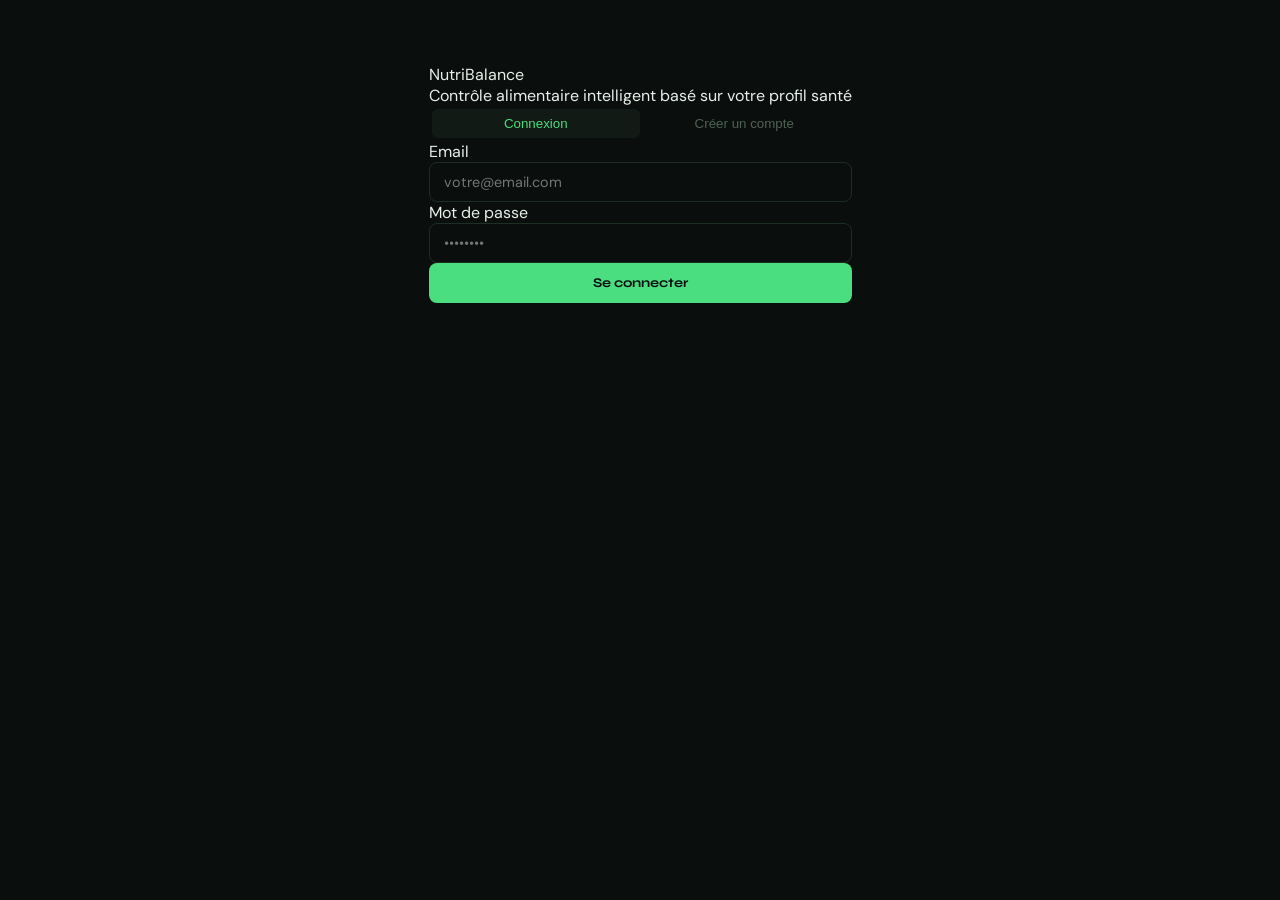
==== index.html @ 79c515ff "Description des modifications apportées" ====
<!DOCTYPE html>
<html lang="fr">
 
<head>
  <meta charset="UTF-8">
  <meta name="viewport" content="width=device-width, initial-scale=1.0">
  <title>NutriBalance — Contrôle Alimentaire Intelligent</title>
  <link
    href="https://fonts.googleapis.com/css2?family=Syne:wght@400;600;700;800&family=DM+Sans:ital,wght@0,300;0,400;0,500;1,300&display=swap"
    rel="stylesheet">
  <link rel="stylesheet" href="style.css">
</head>
 
<body>
 
  <!-- NAV -->
  <nav id="main-nav" style="display:none">
    <div class="logo">Nutri<span>Balance</span></div>
    <div class="nav-links">
      <button class="nav-link" onclick="showScreen('dashboard'); buildDashboard()">🏠 Dashboard</button>
      <button class="nav-link" onclick="showScreen('coach'); loadChatHistory()">💬 Coach IA</button>
      <button class="nav-link" onclick="showScreen('trends')">📈 Tendances</button>
      <button class="nav-link" onclick="showScreen('profile'); buildProfileCard()">👤 Profil</button>
    </div>
    <div class="nav-user">
      <div class="avatar" id="nav-avatar">?</div>
      <span class="nav-name" id="nav-name"></span>
      <button class="btn-logout" onclick="logout()">Déconnexion</button>
    </div>
  </nav>

  <div class="screen active" id="screen-auth">
    <div class="auth-card">
      <div class="auth-title">NutriBalance</div>
      <div class="auth-sub">Contrôle alimentaire intelligent basé sur votre profil santé</div>

      <div class="tabs">
        <button class="tab-btn active" onclick="switchTab('login')">Connexion</button>
        <button class="tab-btn" onclick="switchTab('register')">Créer un compte</button>
      </div>

      <div id="tab-login">
        <div class="form-group">
          <label>Email</label>
          <input type="email" id="login-email" placeholder="votre@email.com">
        </div>
        <div class="form-group">
          <label>Mot de passe</label>
          <input type="password" id="login-pass" placeholder="••••••••">
        </div>
        <div id="login-error" class="error-msg"></div>
        <button class="btn-primary" onclick="login()">Se connecter</button>
      </div>
 
      <div id="tab-register" style="display:none">
        <div class="form-row">
          <div class="form-group">
            <label>Prénom</label>
            <input type="text" id="reg-prenom" placeholder="Ali">
          </div>
          <div class="form-group">
            <label>Nom</label>
            <input type="text" id="reg-nom" placeholder="Ben Salah">
          </div>
        </div>
        <div class="form-group">
          <label>Email</label>
          <input type="email" id="reg-email" placeholder="votre@email.com">
        </div>
        <div class="form-group">
          <label>Mot de passe</label>
          <input type="password" id="reg-pass" placeholder="Minimum 6 caractères">
        </div>
        <div class="form-row3">
          <div class="form-group">
            <label>Âge</label>
            <input type="number" id="reg-age" placeholder="30" min="10" max="100">
          </div>
          <div class="form-group">
            <label>Taille (cm)</label>
            <input type="number" id="reg-height" placeholder="175" min="100" max="250">
          </div>
          <div class="form-group">
            <label>Poids (kg)</label>
            <input type="number" id="reg-weight" placeholder="70" min="30" max="300">
          </div>
        </div>
        <div class="form-row">
          <div class="form-group">
            <label>Sexe</label>
            <div class="goal-select-wrap">
              <select id="reg-gender">
                <option value="male">Homme</option>
                <option value="female">Femme</option>
              </select>
            </div>
          </div>
          <div class="form-group">
            <label>Activité physique</label>
            <div class="goal-select-wrap">
              <select id="reg-activity">
                <option value="1.2">Sédentaire</option>
                <option value="1.375">Légère (1-3j/sem)</option>
                <option value="1.55" selected>Modérée (3-5j/sem)</option>
                <option value="1.725">Active (6-7j/sem)</option>
                <option value="1.9">Très active</option>
              </select>
            </div>
          </div>
        </div>
        <div class="form-group">
          <label>Objectif</label>
          <div class="goal-select-wrap">
            <select id="reg-goal">
              <option value="maintain">Maintenir le poids</option>
              <option value="lose">Perdre du poids</option>
              <option value="gain">Prendre du muscle</option>
            </select>
          </div>
        </div>
        <div class="form-group">
          <label>Conditions médicales / Notes (bilan de santé)</label>
          <textarea id="reg-medical" rows="2"
            placeholder="Ex: diabète type 2, hypertension, allergie au gluten..."></textarea>
          <div class="hint">Optionnel — pour personnaliser les recommandations</div>
        </div>
        <div id="reg-error" class="error-msg"></div>
        <div id="reg-success" class="success-msg"></div>
        <button class="btn-primary" onclick="register()">Créer mon compte</button>
      </div>
    </div>
  </div>
 
  <div class="screen" id="screen-profile">
    <div class="profile-wrap">
      <div class="profile-header">
        <div class="profile-icon">👤</div>
        <div class="section-title">Mon Profil Santé</div>
        <div class="badge">✓ Profil certifié</div>
      </div>
      <div class="card" id="profile-info-card"></div>
      <div class="card" id="profile-bmi-card"></div>
      <button class="btn-primary" onclick="goToDashboard()" style="max-width:300px;margin:0 auto;display:block">
        Accéder au tableau de bord →
      </button>
    </div>
  </div>
 
  <div class="screen" id="screen-dashboard">
    <div class="dashboard-wrap">
      <div class="dash-header">
        <div>
          <div class="dash-title" id="dash-greeting">Bonjour 👋</div>
          <div class="date-badge" id="dash-date"></div>
        </div>
      </div>
 
      <div class="stats-row">
        <div class="stat-card">
          <div class="stat-val" id="stat-cal">0</div>
          <div class="stat-label">kcal consommées</div>
        </div>
        <div class="stat-card">
          <div class="stat-val" id="stat-target">0</div>
          <div class="stat-label">kcal objectif</div>
        </div>
        <div class="stat-card">
          <div class="stat-val" id="stat-remaining">0</div>
          <div class="stat-label">kcal restantes</div>
        </div>
        <div class="stat-card">
          <div class="stat-val" id="stat-meals">0</div>
          <div class="stat-label">repas enregistrés</div>
        </div>
      </div>
 
      <div class="card">
        <div class="progress-section">
          <div class="progress-header">
            <span class="progress-label">Calories</span>
            <span class="progress-pct" id="cal-pct">0%</span>
          </div>
          <div class="progress-bar">
            <div class="progress-fill" id="cal-bar" style="width:0%"></div>
          </div>
        </div>
        <div class="macros-row" style="margin-top:1rem;margin-bottom:0">
          <div class="macro-card">
            <div class="macro-name">Protéines</div>
            <div class="macro-val" id="m-protein">0g</div>
            <div class="macro-target" id="mt-protein">/ 0g</div>
            <div class="macro-bar">
              <div class="macro-fill protein" id="mb-protein" style="width:0%"></div>
            </div>
          </div>
          <div class="macro-card">
            <div class="macro-name">Glucides</div>
            <div class="macro-val" id="m-carbs">0g</div>
            <div class="macro-target" id="mt-carbs">/ 0g</div>
            <div class="macro-bar">
              <div class="macro-fill carbs" id="mb-carbs" style="width:0%"></div>
            </div>
          </div>
          <div class="macro-card">
            <div class="macro-name">Lipides</div>
            <div class="macro-val" id="m-fat">0g</div>
            <div class="macro-target" id="mt-fat">/ 0g</div>
            <div class="macro-bar">
              <div class="macro-fill fat" id="mb-fat" style="width:0%"></div>
            </div>
          </div>
        </div>
      </div>
 
      <div class="add-meal-card">
        <div class="section-title" style="font-size:1rem;margin-bottom:0.8rem">➕ Ajouter un aliment</div>
        <div class="meal-type-row" id="meal-types">
          <button class="meal-type-btn active" onclick="selectMealType(this,'petit-déjeuner')">🌅
            Petit-déjeuner</button>
          <button class="meal-type-btn" onclick="selectMealType(this,'déjeuner')">☀️ Déjeuner</button>
          <button class="meal-type-btn" onclick="selectMealType(this,'dîner')">🌙 Dîner</button>
          <button class="meal-type-btn" onclick="selectMealType(this,'collation')">🍎 Collation</button>
        </div>
        <div class="food-input-row">
          <div class="scanner-btn" onclick="scanPhoto()" title="Scanner une photo">📷</div>
          <input type="text" id="food-input" placeholder="Ex: 200g de poulet grillé, 1 œuf, 250ml lait..."
            onkeydown="if(event.key==='Enter')addFood()">
          <button class="btn-add" id="add-btn" onclick="addFood()">Ajouter</button>
        </div>
        <div class="hint" style="margin-top:6px">Soyez précis sur la quantité pour une meilleure analyse</div>
 
        <div class="meals-list" id="meals-list">
          <div class="empty-state">
            <div class="ei">🍽️</div>Aucun aliment ajouté aujourd'hui
          </div>
        </div>
      </div>
 
      <div class="ai-analytics-section" style="margin-top:2rem">
        <div class="section-title" style="margin-bottom:1rem">✨ Intelligence Artificielle</div>
        <div class="ai-actions-grid">
          <div class="ai-action-card" onclick="predictDeficiencies()">
            <div class="ai-card-icon">🔍</div>
            <div class="ai-card-name">Prédire carences</div>
            <div class="ai-card-sub">Analyse sur 7/30 jours</div>
          </div>
          <div class="ai-action-card" onclick="generateMenu()">
            <div class="ai-card-icon">📅</div>
            <div class="ai-card-name">Générer menu</div>
            <div class="ai-card-sub">Plan de repas complet</div>
          </div>
        </div>
      </div>
 
      <button class="btn-analyze" id="analyze-btn" onclick="analyzeNutrition()" disabled style="margin-top:1.5rem">
        🤖 Analyser mon alimentation (Aujourd'hui)
      </button>
 
      <div id="analysis-result"></div>
 
      <div class="card" id="tips-card" style="display:none">
        <div class="section-title" style="font-size:1rem">💡 Recommandations personnalisées</div>
        <ul class="tips-list" id="tips-list"></ul>
      </div>
    </div>
  </div>
 
  <div class="screen" id="screen-coach">
    <div class="coach-wrap">
      <div class="coach-header">
        <div class="coach-avatar">🤖</div>
        <div>
          <div class="coach-name">Coach Nutri IA</div>
          <div class="coach-status">En ligne — Prêt à vous aider</div>
        </div>
      </div>
      <div class="chat-container" id="chat-messages">
        <div class="bot-msg">Bonjour ! Je suis votre coach nutritionnel. Comment puis-je vous aider aujourd'hui ?</div>
      </div>
      <div class="chat-input-row">
        <input type="text" id="chat-input" placeholder="Posez votre question..."
          onkeydown="if(event.key==='Enter')sendMessage()">
        <button class="btn-send" onclick="sendMessage()">Envoyer</button>
      </div>
    </div>
  </div>
 
  <div class="screen" id="screen-trends">
    <div class="trends-wrap">
 
      <div class="trends-header">
        <div class="section-title" style="margin-bottom:0">📈 Analyse &amp; Menus</div>
        <div class="trends-subtitle">Insights nutritionnels personnalisés par IA</div>
      </div>
 
      <div class="trend-tabs">
        <button class="trend-tab active" onclick="switchTrendTab(this, 'deficiencies')">
          <span class="trend-tab-icon">🔍</span> Carences
        </button>
        <button class="trend-tab" onclick="switchTrendTab(this, 'menus')">
          <span class="trend-tab-icon">📅</span> Menu hebdo
        </button>
      </div>
 
      <div id="trend-content-deficiencies" class="trend-content">
        <div class="card trends-card">
          <div class="trends-card-header">
            <div>
              <div class="trends-card-title">🔍 Prédiction des carences</div>
              <div class="trends-card-desc">Basé sur votre historique alimentaire</div>
            </div>
            <div class="deficiency-controls">
              <div class="period-toggle">
                <button class="period-btn active" id="period-7" onclick="setPeriod(this, 7)">7j</button>
                <button class="period-btn" id="period-30" onclick="setPeriod(this, 30)">30j</button>
              </div>
              <button class="btn-analyze-sm" onclick="predictDeficiencies()">
                ✨ Analyser
              </button>
            </div>
          </div>
          <div class="deficiency-list" id="deficiency-list">
            <div class="empty-state">
              <div class="empty-icon">🧬</div>
              <div>Lancez l'analyse pour détecter vos carences potentielles</div>
            </div>
          </div>
        </div>
      </div>
 
      <div id="trend-content-menus" class="trend-content" style="display:none">
        <div class="card trends-card">
          <div class="trends-card-header">
            <div>
              <div class="trends-card-title">📅 Plan repas personnalisé</div>
              <div class="trends-card-desc">7 jours adaptés à votre profil et objectifs</div>
            </div>
            <button class="btn-analyze-sm" onclick="generateMenu()">
              ✨ Générer
            </button>
          </div>
          <div class="menu-display" id="menu-display">
            <div class="empty-state">
              <div class="empty-icon">🍽️</div>
              <div>Générez votre plan repas hebdomadaire personnalisé</div>
            </div>
          </div>
        </div>
      </div>
 
    </div>
  </div>
 
  <script src="app.js"></script>
</body>
 
</html>
---- style.css ----
* { 
    margin:0;
    padding:0;
    box-sizing:border-box;
}

:root {
  --bg:#0a0f0d;  --surface:#111a15;  --border:#1e2e22;
  --accent:#4ade80;  --warn:#fb923c;  --danger:#f87171;
  --text:#e8f0ea;  --text2:#8fa896;  --text3:#4d6355;
  --r:14px;
}

body {
    font-family:'DM Sans',sans-serif;
    background:var(--bg); color:var(--text);
}
input, select, textarea {
  width:100%; background:var(--bg);
  border:1px solid var(--border);
  color:var(--text);
  padding:10px 14px;
  border-radius:8px;
  font-family:inherit;
  font-size:.9rem;
  outline:none;
}
input:focus { border-color:var(--accent); }

.screen {
    display:none;
    min-height:100vh;
    padding-top:64px;
}
.screen.active {
    display:flex;
    flex-direction:column;
    align-items:center;
}
.wrap  { width:100%;
    max-width:860px;
    padding:2rem 1rem;
}
.card  {
    background:var(--surface);
    border:1px solid var(--border);
    border-radius:var(--r);
    padding:1.5rem;
    margin-bottom:1rem;
}

nav {
    position:fixed;
    inset:0 0 auto;
    height:64px;
    background:var(--bg);
    border-bottom:1px solid var(--border);
    padding:0 2rem;
    display:flex;
    align-items:center;
    justify-content:space-between;
    z-index:100;
}
.logo {
    font-family:'Syne',sans-serif;
    font-weight:800;
    color:var(--accent);
}
.logo span { color:var(--text); }
.nav-link {
    background:none;
    border:none;
    color:var(--text2);
    padding:6px 10px;
    border-radius:8px;
    cursor:pointer; }
.nav-link:hover {
    background:var(--surface);
    color:var(--accent); }
.avatar {
    width:36px;
    height:36px;
    border-radius:50%;
    border:1px solid var(--accent);
    color:var(--accent);
    display:grid;
    place-items:center;
}
.btn-logout {
    background:none;
    border:1px solid var(--border);
    color:var(--text3);
    padding:6px 14px;
    border-radius:8px;
    cursor:pointer;
    font-size:.8rem;
}
.btn-logout:hover {
    border-color:var(--danger);
    color:var(--danger);
}

.tabs {
    display:flex;
    background:var(--bg);
    border-radius:8px;
    padding:3px;
}
.tab-btn {
    flex:1;
    padding:7px;
    border:none;
    background:none;
    color:var(--text3);
    border-radius:6px;
    cursor:pointer;
}
.tab-btn.active {
    background:var(--surface);
    color:var(--accent);
    font-weight:500;
}

.btn-primary {
    width:100%;
    padding:12px;
    background:var(--accent);
    color:#0a0f0d;
    border:none;
    border-radius:8px;
    font-family:'Syne',sans-serif;
    font-weight:700; cursor:pointer;
}
.btn-primary:disabled {
    opacity:.5;
    cursor:not-allowed; }

.hint {
    font-size:.75rem;
    color:var(--text3);
    margin-top:4px;
}
.error-msg   {
    color:var(--danger);
    font-size:.82rem;
    text-align:center;
}
.success-msg {
    color:var(--accent);
    font-size:.82rem;
    text-align:center;
}

.bmi-val   {
    font-family:'Syne',sans-serif;
    font-size:2.5rem;
    font-weight:800;
}
.bmi-label {
    font-size:.85rem;
    color:var(--text2);
    margin-top:4px;
}
.empty-state {
    text-align:center;
    padding:2rem;
    color:var(--text3);
    font-size:.88rem;
}
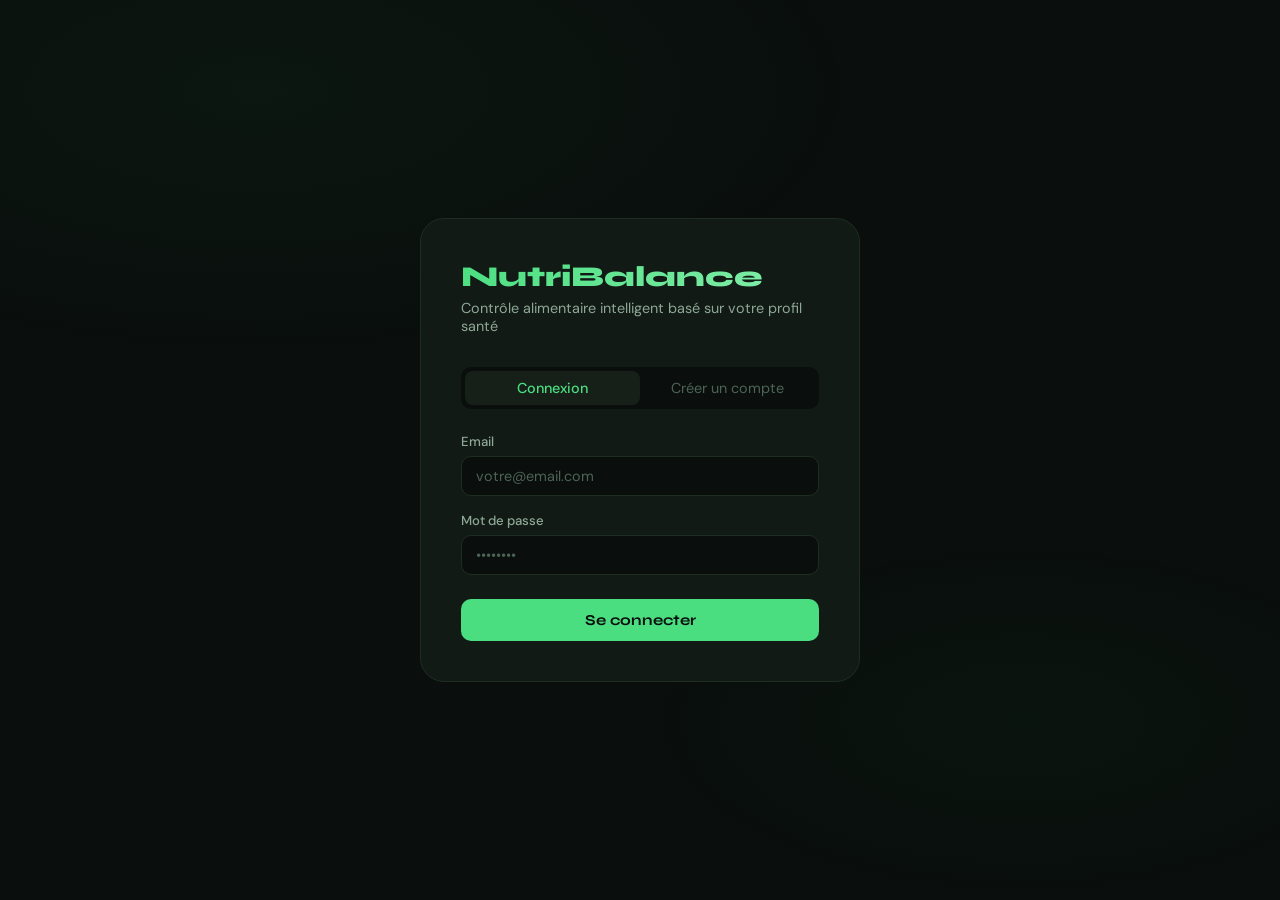
==== commit 5ea00a97: "ameliore" ====
--- a/index.html
+++ b/index.html
@@ -1,6 +1,6 @@
 <!DOCTYPE html>
 <html lang="fr">
- 
+
 <head>
   <meta charset="UTF-8">
   <meta name="viewport" content="width=device-width, initial-scale=1.0">
@@ -10,17 +10,19 @@
     rel="stylesheet">
   <link rel="stylesheet" href="style.css">
 </head>
- 
+
 <body>
- 
-  <!-- NAV -->
+
   <nav id="main-nav" style="display:none">
-    <div class="logo">Nutri<span>Balance</span></div>
+    <div class="logo" >
+      <img src="logos/health care logo.jpg" alt="Logo"  width="200px" height="100px">
+    </div>
+    
     <div class="nav-links">
-      <button class="nav-link" onclick="showScreen('dashboard'); buildDashboard()">🏠 Dashboard</button>
-      <button class="nav-link" onclick="showScreen('coach'); loadChatHistory()">💬 Coach IA</button>
-      <button class="nav-link" onclick="showScreen('trends')">📈 Tendances</button>
-      <button class="nav-link" onclick="showScreen('profile'); buildProfileCard()">👤 Profil</button>
+      <button class="nav-link" onclick="showScreen('dashboard'); buildDashboard()">Dashboard</button>
+      <button class="nav-link" onclick="showScreen('coach'); loadChatHistory()">Coach IA</button>
+      <button class="nav-link" onclick="showScreen('trends')">Tendances</button>
+      <button class="nav-link" onclick="showScreen('profile'); buildProfileCard()">Profil</button>
     </div>
     <div class="nav-user">
       <div class="avatar" id="nav-avatar">?</div>
@@ -51,7 +53,7 @@
         <div id="login-error" class="error-msg"></div>
         <button class="btn-primary" onclick="login()">Se connecter</button>
       </div>
- 
+
       <div id="tab-register" style="display:none">
         <div class="form-row">
           <div class="form-group">
@@ -130,31 +132,33 @@
       </div>
     </div>
   </div>
- 
-  <div class="screen" id="screen-profile">
-    <div class="profile-wrap">
-      <div class="profile-header">
-        <div class="profile-icon">👤</div>
+
+  <div class="screen" id="screen-profile" >
+    <div class="profile-wrap" >
+      <div class="profile-header" >
+        <div class="avatar" id="nav-avatar" style="position:absolute; top:10px; left:50%; transform:translateX(-50%);">
+          <img src="logos/profil.jpg" alt="Profil" height="30px" width="30px">
+        </div>
         <div class="section-title">Mon Profil Santé</div>
-        <div class="badge">✓ Profil certifié</div>
+        <div class="badge">Profil certifié</div>
       </div>
       <div class="card" id="profile-info-card"></div>
       <div class="card" id="profile-bmi-card"></div>
       <button class="btn-primary" onclick="goToDashboard()" style="max-width:300px;margin:0 auto;display:block">
-        Accéder au tableau de bord →
-      </button>
-    </div>
-  </div>
- 
+        Accéder au tableau de bord
+      </div>
+    </div>
+  </div>
+
   <div class="screen" id="screen-dashboard">
     <div class="dashboard-wrap">
       <div class="dash-header">
         <div>
-          <div class="dash-title" id="dash-greeting">Bonjour 👋</div>
+          <div class="dash-title" id="dash-greeting">Bonjour</div>
           <div class="date-badge" id="dash-date"></div>
         </div>
       </div>
- 
+
       <div class="stats-row">
         <div class="stat-card">
           <div class="stat-val" id="stat-cal">0</div>
@@ -173,7 +177,7 @@
           <div class="stat-label">repas enregistrés</div>
         </div>
       </div>
- 
+
       <div class="card">
         <div class="progress-section">
           <div class="progress-header">
@@ -211,64 +215,64 @@
           </div>
         </div>
       </div>
- 
+
       <div class="add-meal-card">
-        <div class="section-title" style="font-size:1rem;margin-bottom:0.8rem">➕ Ajouter un aliment</div>
+        <div class="section-title" style="font-size:1rem;margin-bottom:0.8rem">Ajouter un aliment</div>
         <div class="meal-type-row" id="meal-types">
-          <button class="meal-type-btn active" onclick="selectMealType(this,'petit-déjeuner')">🌅
+          <button class="meal-type-btn active" onclick="selectMealType(this,'petit-déjeuner')">
             Petit-déjeuner</button>
-          <button class="meal-type-btn" onclick="selectMealType(this,'déjeuner')">☀️ Déjeuner</button>
-          <button class="meal-type-btn" onclick="selectMealType(this,'dîner')">🌙 Dîner</button>
-          <button class="meal-type-btn" onclick="selectMealType(this,'collation')">🍎 Collation</button>
+          <button class="meal-type-btn" onclick="selectMealType(this,'déjeuner')">Déjeuner</button>
+          <button class="meal-type-btn" onclick="selectMealType(this,'dîner')">Dîner</button>
+          <button class="meal-type-btn" onclick="selectMealType(this,'collation')">Collation</button>
         </div>
         <div class="food-input-row">
-          <div class="scanner-btn" onclick="scanPhoto()" title="Scanner une photo">📷</div>
+          <div class="scanner-btn" onclick="scanPhoto()" title="Scanner une photo">Scan</div>
           <input type="text" id="food-input" placeholder="Ex: 200g de poulet grillé, 1 œuf, 250ml lait..."
             onkeydown="if(event.key==='Enter')addFood()">
           <button class="btn-add" id="add-btn" onclick="addFood()">Ajouter</button>
         </div>
         <div class="hint" style="margin-top:6px">Soyez précis sur la quantité pour une meilleure analyse</div>
- 
+
         <div class="meals-list" id="meals-list">
           <div class="empty-state">
-            <div class="ei">🍽️</div>Aucun aliment ajouté aujourd'hui
-          </div>
-        </div>
-      </div>
- 
+            <div class="ei">Repas</div>Aucun aliment ajouté aujourd'hui
+          </div>
+        </div>
+      </div>
+
       <div class="ai-analytics-section" style="margin-top:2rem">
-        <div class="section-title" style="margin-bottom:1rem">✨ Intelligence Artificielle</div>
+        <div class="section-title" style="margin-bottom:1rem">IA - Intelligence Artificielle</div>
         <div class="ai-actions-grid">
           <div class="ai-action-card" onclick="predictDeficiencies()">
-            <div class="ai-card-icon">🔍</div>
+            <div class="ai-card-icon">Search</div>
             <div class="ai-card-name">Prédire carences</div>
             <div class="ai-card-sub">Analyse sur 7/30 jours</div>
           </div>
           <div class="ai-action-card" onclick="generateMenu()">
-            <div class="ai-card-icon">📅</div>
+            <div class="ai-card-icon">Cal</div>
             <div class="ai-card-name">Générer menu</div>
             <div class="ai-card-sub">Plan de repas complet</div>
           </div>
         </div>
       </div>
- 
+
       <button class="btn-analyze" id="analyze-btn" onclick="analyzeNutrition()" disabled style="margin-top:1.5rem">
-        🤖 Analyser mon alimentation (Aujourd'hui)
+        IA - Analyser mon alimentation (Aujourd'hui)
       </button>
- 
+
       <div id="analysis-result"></div>
- 
+
       <div class="card" id="tips-card" style="display:none">
-        <div class="section-title" style="font-size:1rem">💡 Recommandations personnalisées</div>
+        <div class="section-title" style="font-size:1rem">Recommandations personnalisées</div>
         <ul class="tips-list" id="tips-list"></ul>
       </div>
     </div>
   </div>
- 
+
   <div class="screen" id="screen-coach">
     <div class="coach-wrap">
       <div class="coach-header">
-        <div class="coach-avatar">🤖</div>
+        <div class="coach-avatar"><img src="logos/Coach Nutri IA.jpg" alt="Coach Nutri IA" height="40px" width="60px"></div>
         <div>
           <div class="coach-name">Coach Nutri IA</div>
           <div class="coach-status">En ligne — Prêt à vous aider</div>
@@ -284,29 +288,29 @@
       </div>
     </div>
   </div>
- 
+
   <div class="screen" id="screen-trends">
     <div class="trends-wrap">
- 
+
       <div class="trends-header">
-        <div class="section-title" style="margin-bottom:0">📈 Analyse &amp; Menus</div>
+        <div class="section-title" style="margin-bottom:0">Analyse &amp; Menus</div>
         <div class="trends-subtitle">Insights nutritionnels personnalisés par IA</div>
       </div>
- 
+
       <div class="trend-tabs">
         <button class="trend-tab active" onclick="switchTrendTab(this, 'deficiencies')">
-          <span class="trend-tab-icon">🔍</span> Carences
+          <span class="trend-tab-icon">Search</span> Carences
         </button>
         <button class="trend-tab" onclick="switchTrendTab(this, 'menus')">
-          <span class="trend-tab-icon">📅</span> Menu hebdo
+          <span class="trend-tab-icon">Cal</span> Menu hebdo
         </button>
       </div>
- 
+
       <div id="trend-content-deficiencies" class="trend-content">
         <div class="card trends-card">
           <div class="trends-card-header">
             <div>
-              <div class="trends-card-title">🔍 Prédiction des carences</div>
+              <div class="trends-card-title">Prédiction des carences</div>
               <div class="trends-card-desc">Basé sur votre historique alimentaire</div>
             </div>
             <div class="deficiency-controls">
@@ -315,43 +319,43 @@
                 <button class="period-btn" id="period-30" onclick="setPeriod(this, 30)">30j</button>
               </div>
               <button class="btn-analyze-sm" onclick="predictDeficiencies()">
-                ✨ Analyser
+                Analyser
               </button>
             </div>
           </div>
           <div class="deficiency-list" id="deficiency-list">
             <div class="empty-state">
-              <div class="empty-icon">🧬</div>
+              <div class="empty-icon">DNA</div>
               <div>Lancez l'analyse pour détecter vos carences potentielles</div>
             </div>
           </div>
         </div>
       </div>
- 
+
       <div id="trend-content-menus" class="trend-content" style="display:none">
         <div class="card trends-card">
           <div class="trends-card-header">
             <div>
-              <div class="trends-card-title">📅 Plan repas personnalisé</div>
+              <div class="trends-card-title">Plan repas personnalisé</div>
               <div class="trends-card-desc">7 jours adaptés à votre profil et objectifs</div>
             </div>
             <button class="btn-analyze-sm" onclick="generateMenu()">
-              ✨ Générer
+              Générer
             </button>
           </div>
           <div class="menu-display" id="menu-display">
             <div class="empty-state">
-              <div class="empty-icon">🍽️</div>
+              <div class="empty-icon">Repas</div>
               <div>Générez votre plan repas hebdomadaire personnalisé</div>
             </div>
           </div>
         </div>
       </div>
- 
-    </div>
-  </div>
- 
+
+    </div>
+  </div>
+
   <script src="app.js"></script>
 </body>
- 
+
 </html>
--- a/style.css
+++ b/style.css
@@ -1,169 +1,1391 @@
-* { 
-    margin:0;
-    padding:0;
-    box-sizing:border-box;
-}
-
 :root {
-  --bg:#0a0f0d;  --surface:#111a15;  --border:#1e2e22;
-  --accent:#4ade80;  --warn:#fb923c;  --danger:#f87171;
-  --text:#e8f0ea;  --text2:#8fa896;  --text3:#4d6355;
-  --r:14px;
+  --bg: #0a0f0d;
+  --surface: #111a15;
+  --surface2: #162019;
+  --border: #1e2e22;
+  --accent: #4ade80;
+  --accent2: #22c55e;
+  --accent-dim: rgba(74, 222, 128, 0.12);
+  --warn: #fb923c;
+  --warn-dim: rgba(251, 146, 60, 0.12);
+  --danger: #f87171;
+  --danger-dim: rgba(248, 113, 113, 0.12);
+  --text: #e8f0ea;
+  --text2: #8fa896;
+  --text3: #4d6355;
+  --radius: 16px;
+  --radius-sm: 10px;
+}
+
+* {
+  margin: 0;
+  padding: 0;
+  box-sizing: border-box;
 }
 
 body {
-    font-family:'DM Sans',sans-serif;
-    background:var(--bg); color:var(--text);
-}
-input, select, textarea {
-  width:100%; background:var(--bg);
-  border:1px solid var(--border);
-  color:var(--text);
-  padding:10px 14px;
-  border-radius:8px;
-  font-family:inherit;
-  font-size:.9rem;
-  outline:none;
-}
-input:focus { border-color:var(--accent); }
-
+  font-family: 'DM Sans', sans-serif;
+  background: var(--bg);
+  color: var(--text);
+  min-height: 100vh;
+  overflow-x: hidden;
+}
+
+/* BG TEXTURE */
+body::before {
+  content: '';
+  position: fixed;
+  inset: 0;
+  background:
+    radial-gradient(ellipse 80% 50% at 20% 10%, rgba(74, 222, 128, 0.04) 0%, transparent 60%),
+    radial-gradient(ellipse 60% 40% at 80% 80%, rgba(34, 197, 94, 0.03) 0%, transparent 50%);
+  pointer-events: none;
+  z-index: 0;
+}
+
+/* ===== NAV ===== */
+nav {
+  position: fixed;
+  top: 0;
+  left: 0;
+  right: 0;
+  background: rgba(10, 15, 13, 0.85);
+  backdrop-filter: blur(20px);
+  border-bottom: 1px solid var(--border);
+  padding: 0 2rem;
+  height: 64px;
+  display: flex;
+  align-items: center;
+  justify-content: space-between;
+  z-index: 100;
+}
+
+.nav-links {
+  display: flex;
+  gap: 1rem;
+}
+
+.nav-link {
+  background: none;
+  border: none;
+  color: var(--text2);
+  font-size: 0.85rem;
+  font-weight: 500;
+  cursor: pointer;
+  transition: all 0.2s;
+  padding: 6px 10px;
+  border-radius: 8px;
+}
+
+.nav-link:hover {
+  background: var(--surface2);
+  color: var(--accent);
+}
+
+@media(max-width: 800px) {
+  .nav-links {
+    display: none;
+  }
+}
+
+.logo {
+  font-family: 'Syne', sans-serif;
+  font-weight: 800;
+  font-size: 1.3rem;
+  color: var(--accent);
+  letter-spacing: -0.02em;
+}
+
+.logo span {
+  color: var(--text);
+}
+
+.nav-user {
+  display: flex;
+  align-items: center;
+  gap: 1rem;
+}
+
+.avatar {
+  width: 36px;
+  height: 36px;
+  background: var(--accent-dim);
+  border: 1px solid var(--accent);
+  border-radius: 50%;
+  display: flex;
+  align-items: center;
+  justify-content: center;
+  font-size: 0.9rem;
+  color: var(--accent);
+  font-family: 'Syne', sans-serif;
+  font-weight: 700;
+}
+
+.nav-name {
+  font-size: 0.85rem;
+  color: var(--text2);
+}
+
+.btn-logout {
+  background: none;
+  border: 1px solid var(--border);
+  color: var(--text3);
+  padding: 6px 14px;
+  border-radius: 8px;
+  cursor: pointer;
+  font-size: 0.8rem;
+  transition: all 0.2s;
+}
+
+.btn-logout:hover {
+  border-color: var(--danger);
+  color: var(--danger);
+}
+
+/* ===== SCREENS ===== */
 .screen {
-    display:none;
-    min-height:100vh;
-    padding-top:64px;
-}
+  display: none;
+  min-height: 100vh;
+  padding-top: 64px;
+  position: relative;
+  z-index: 1;
+}
+
 .screen.active {
-    display:flex;
-    flex-direction:column;
-    align-items:center;
-}
-.wrap  { width:100%;
-    max-width:860px;
-    padding:2rem 1rem;
-}
-.card  {
-    background:var(--surface);
-    border:1px solid var(--border);
-    border-radius:var(--r);
-    padding:1.5rem;
-    margin-bottom:1rem;
-}
-
-nav {
-    position:fixed;
-    inset:0 0 auto;
-    height:64px;
-    background:var(--bg);
-    border-bottom:1px solid var(--border);
-    padding:0 2rem;
-    display:flex;
-    align-items:center;
-    justify-content:space-between;
-    z-index:100;
-}
-.logo {
-    font-family:'Syne',sans-serif;
-    font-weight:800;
-    color:var(--accent);
-}
-.logo span { color:var(--text); }
-.nav-link {
-    background:none;
-    border:none;
-    color:var(--text2);
-    padding:6px 10px;
-    border-radius:8px;
-    cursor:pointer; }
-.nav-link:hover {
-    background:var(--surface);
-    color:var(--accent); }
-.avatar {
-    width:36px;
-    height:36px;
-    border-radius:50%;
-    border:1px solid var(--accent);
-    color:var(--accent);
-    display:grid;
-    place-items:center;
-}
-.btn-logout {
-    background:none;
-    border:1px solid var(--border);
-    color:var(--text3);
-    padding:6px 14px;
-    border-radius:8px;
-    cursor:pointer;
-    font-size:.8rem;
-}
-.btn-logout:hover {
-    border-color:var(--danger);
-    color:var(--danger);
+  display: flex;
+}
+
+/* ===== AUTH SCREEN ===== */
+#screen-auth {
+  align-items: center;
+  justify-content: center;
+  padding: 80px 1rem;
+}
+
+.auth-card {
+  background: var(--surface);
+  border: 1px solid var(--border);
+  border-radius: 24px;
+  padding: 2.5rem;
+  width: 100%;
+  max-width: 440px;
+  animation: slideUp 0.5s ease;
+}
+
+@keyframes slideUp {
+  from {
+    opacity: 0;
+    transform: translateY(30px);
+  }
+
+  to {
+    opacity: 1;
+    transform: translateY(0);
+  }
+}
+
+.auth-title {
+  font-family: 'Syne', sans-serif;
+  font-size: 1.8rem;
+  font-weight: 800;
+  margin-bottom: 0.3rem;
+  background: linear-gradient(135deg, var(--accent), #86efac);
+  -webkit-background-clip: text;
+  background-clip: text;
+  -webkit-text-fill-color: transparent;
+}
+
+.auth-sub {
+  color: var(--text2);
+  font-size: 0.9rem;
+  margin-bottom: 2rem;
 }
 
 .tabs {
-    display:flex;
-    background:var(--bg);
-    border-radius:8px;
-    padding:3px;
-}
+  display: flex;
+  background: var(--bg);
+  border-radius: var(--radius-sm);
+  padding: 4px;
+  margin-bottom: 1.5rem;
+}
+
 .tab-btn {
-    flex:1;
-    padding:7px;
-    border:none;
-    background:none;
-    color:var(--text3);
-    border-radius:6px;
-    cursor:pointer;
-}
+  flex: 1;
+  padding: 8px;
+  border: none;
+  background: none;
+  color: var(--text3);
+  font-family: 'DM Sans', sans-serif;
+  font-size: 0.9rem;
+  cursor: pointer;
+  border-radius: 8px;
+  transition: all 0.2s;
+}
+
 .tab-btn.active {
-    background:var(--surface);
-    color:var(--accent);
-    font-weight:500;
+  background: var(--surface2);
+  color: var(--accent);
+  font-weight: 500;
+}
+
+.form-group {
+  margin-bottom: 1rem;
+}
+
+label {
+  display: block;
+  font-size: 0.82rem;
+  color: var(--text2);
+  margin-bottom: 6px;
+  font-weight: 500;
+}
+
+input,
+select,
+textarea {
+  width: 100%;
+  background: var(--bg);
+  border: 1px solid var(--border);
+  color: var(--text);
+  padding: 10px 14px;
+  border-radius: var(--radius-sm);
+  font-family: 'DM Sans', sans-serif;
+  font-size: 0.9rem;
+  transition: border-color 0.2s;
+  outline: none;
+}
+
+input:focus,
+select:focus,
+textarea:focus {
+  border-color: var(--accent);
+}
+
+input::placeholder {
+  color: var(--text3);
+}
+
+select option {
+  background: var(--surface);
+}
+
+.form-row {
+  display: grid;
+  grid-template-columns: 1fr 1fr;
+  gap: 0.8rem;
+}
+
+.form-row3 {
+  display: grid;
+  grid-template-columns: 1fr 1fr 1fr;
+  gap: 0.8rem;
 }
 
 .btn-primary {
-    width:100%;
-    padding:12px;
-    background:var(--accent);
-    color:#0a0f0d;
-    border:none;
-    border-radius:8px;
-    font-family:'Syne',sans-serif;
-    font-weight:700; cursor:pointer;
-}
+  width: 100%;
+  padding: 12px;
+  background: var(--accent);
+  color: #0a0f0d;
+  border: none;
+  border-radius: var(--radius-sm);
+  font-family: 'Syne', sans-serif;
+  font-weight: 700;
+  font-size: 0.95rem;
+  cursor: pointer;
+  transition: all 0.2s;
+  margin-top: 0.5rem;
+}
+
+.btn-primary:hover {
+  background: #22c55e;
+  transform: translateY(-1px);
+  box-shadow: 0 8px 20px rgba(74, 222, 128, 0.25);
+}
+
 .btn-primary:disabled {
-    opacity:.5;
-    cursor:not-allowed; }
+  opacity: 0.5;
+  cursor: not-allowed;
+  transform: none;
+}
 
 .hint {
-    font-size:.75rem;
-    color:var(--text3);
-    margin-top:4px;
-}
-.error-msg   {
-    color:var(--danger);
-    font-size:.82rem;
-    text-align:center;
-}
+  font-size: 0.75rem;
+  color: var(--text3);
+  margin-top: 4px;
+}
+
+.error-msg {
+  color: var(--danger);
+  font-size: 0.82rem;
+  margin-top: 0.5rem;
+  text-align: center;
+}
+
 .success-msg {
-    color:var(--accent);
-    font-size:.82rem;
-    text-align:center;
-}
-
-.bmi-val   {
-    font-family:'Syne',sans-serif;
-    font-size:2.5rem;
-    font-weight:800;
-}
+  color: var(--accent);
+  font-size: 0.82rem;
+  margin-top: 0.5rem;
+  text-align: center;
+}
+
+/* ===== PROFILE SCREEN ===== */
+#screen-profile {
+  flex-direction: column;
+  align-items: center;
+  padding: 80px 1rem 2rem;
+}
+
+.profile-wrap {
+  width: 100%;
+  max-width: 600px;
+}
+
+.profile-header {
+  text-align: center;
+  margin-bottom: 2rem;
+}
+
+.profile-icon {
+  width: 70px;
+  height: 70px;
+  background: var(--accent-dim);
+  border: 2px solid var(--accent);
+  border-radius: 50%;
+  display: flex;
+  align-items: center;
+  justify-content: center;
+  font-size: 2rem;
+  margin: 0 auto 1rem;
+}
+
+.section-title {
+  font-family: 'Syne', sans-serif;
+  font-size: 1.3rem;
+  font-weight: 700;
+  margin-bottom: 1rem;
+  color: var(--text);
+}
+
+.card {
+  background: var(--surface);
+  border: 1px solid var(--border);
+  border-radius: var(--radius);
+  padding: 1.5rem;
+  margin-bottom: 1rem;
+}
+
+.badge {
+  display: inline-flex;
+  align-items: center;
+  gap: 6px;
+  padding: 4px 12px;
+  border-radius: 20px;
+  font-size: 0.75rem;
+  font-weight: 600;
+  background: rgba(74, 222, 128, 0.1);
+  color: var(--accent);
+  border: 1px solid rgba(74, 222, 128, 0.2);
+  margin-bottom: 1rem;
+}
+
+/* ===== DASHBOARD ===== */
+#screen-dashboard {
+  flex-direction: column;
+  padding: 80px 1rem 2rem;
+  align-items: center;
+}
+
+.dashboard-wrap {
+  width: 100%;
+  max-width: 900px;
+}
+
+.dash-header {
+  display: flex;
+  justify-content: space-between;
+  align-items: flex-start;
+  margin-bottom: 1.5rem;
+  flex-wrap: wrap;
+  gap: 1rem;
+}
+
+.dash-title {
+  font-family: 'Syne', sans-serif;
+  font-size: 1.8rem;
+  font-weight: 800;
+}
+
+.date-badge {
+  background: var(--surface);
+  border: 1px solid var(--border);
+  padding: 6px 14px;
+  border-radius: 20px;
+  font-size: 0.82rem;
+  color: var(--text2);
+}
+
+/* STATS ROW */
+.stats-row {
+  display: grid;
+  grid-template-columns: repeat(4, 1fr);
+  gap: 0.8rem;
+  margin-bottom: 1.5rem;
+}
+
+@media(max-width: 680px) {
+  .stats-row {
+    grid-template-columns: repeat(2, 1fr);
+  }
+}
+
+.stat-card {
+  background: var(--surface);
+  border: 1px solid var(--border);
+  border-radius: var(--radius-sm);
+  padding: 1rem;
+  text-align: center;
+  transition: border-color 0.2s;
+}
+
+.stat-card:hover {
+  border-color: var(--accent);
+}
+
+.stat-val {
+  font-family: 'Syne', sans-serif;
+  font-size: 1.6rem;
+  font-weight: 800;
+  color: var(--accent);
+  margin-bottom: 2px;
+}
+
+.stat-label {
+  font-size: 0.75rem;
+  color: var(--text3);
+}
+
+/* PROGRESS BAR */
+.progress-section {
+  margin-bottom: 1.5rem;
+}
+
+.progress-header {
+  display: flex;
+  justify-content: space-between;
+  margin-bottom: 6px;
+}
+
+.progress-label {
+  font-size: 0.85rem;
+  color: var(--text2);
+}
+
+.progress-pct {
+  font-size: 0.85rem;
+  font-family: 'Syne', sans-serif;
+  font-weight: 700;
+}
+
+.progress-bar {
+  height: 8px;
+  background: var(--surface2);
+  border-radius: 4px;
+  overflow: hidden;
+}
+
+.progress-fill {
+  height: 100%;
+  border-radius: 4px;
+  background: linear-gradient(90deg, var(--accent), #86efac);
+  transition: width 1s ease;
+}
+
+.progress-fill.warn {
+  background: linear-gradient(90deg, var(--warn), #fbbf24);
+}
+
+.progress-fill.danger {
+  background: linear-gradient(90deg, var(--danger), #f97316);
+}
+
+/* MACROS */
+.macros-row {
+  display: grid;
+  grid-template-columns: repeat(3, 1fr);
+  gap: 0.8rem;
+  margin-bottom: 1.5rem;
+}
+
+@media(max-width: 500px) {
+  .macros-row {
+    grid-template-columns: 1fr;
+  }
+}
+
+.macro-card {
+  background: var(--surface);
+  border: 1px solid var(--border);
+  border-radius: var(--radius-sm);
+  padding: 1rem;
+}
+
+.macro-name {
+  font-size: 0.75rem;
+  color: var(--text3);
+  margin-bottom: 4px;
+}
+
+.macro-val {
+  font-family: 'Syne', sans-serif;
+  font-size: 1.2rem;
+  font-weight: 700;
+}
+
+.macro-target {
+  font-size: 0.75rem;
+  color: var(--text3);
+}
+
+.macro-bar {
+  height: 4px;
+  background: var(--surface2);
+  border-radius: 2px;
+  margin-top: 8px;
+  overflow: hidden;
+}
+
+.macro-fill {
+  height: 100%;
+  border-radius: 2px;
+  transition: width 1s ease;
+}
+
+.macro-fill.protein {
+  background: #60a5fa;
+}
+
+.macro-fill.carbs {
+  background: #f59e0b;
+}
+
+.macro-fill.fat {
+  background: #a78bfa;
+}
+
+/* ADD MEAL */
+.add-meal-card {
+  background: var(--surface);
+  border: 1px solid var(--border);
+  border-radius: var(--radius);
+  padding: 1.5rem;
+  margin-bottom: 1.5rem;
+}
+
+.meal-type-row {
+  display: flex;
+  gap: 0.5rem;
+  margin-bottom: 1rem;
+  flex-wrap: wrap;
+}
+
+.meal-type-btn {
+  padding: 6px 14px;
+  border-radius: 20px;
+  border: 1px solid var(--border);
+  background: none;
+  color: var(--text2);
+  font-size: 0.82rem;
+  cursor: pointer;
+  transition: all 0.2s;
+  font-family: 'DM Sans', sans-serif;
+}
+
+.meal-type-btn.active {
+  background: var(--accent-dim);
+  border-color: var(--accent);
+  color: var(--accent);
+}
+
+.food-input-row {
+  display: flex;
+  gap: 0.8rem;
+}
+
+.food-input-row input {
+  flex: 1;
+}
+
+.btn-add {
+  padding: 10px 18px;
+  background: var(--accent-dim);
+  border: 1px solid var(--accent);
+  color: var(--accent);
+  border-radius: var(--radius-sm);
+  cursor: pointer;
+  font-family: 'Syne', sans-serif;
+  font-weight: 600;
+  font-size: 0.85rem;
+  transition: all 0.2s;
+  white-space: nowrap;
+}
+
+.btn-add:hover {
+  background: var(--accent);
+  color: #0a0f0d;
+}
+
+.btn-add:disabled {
+  opacity: 0.4;
+  cursor: not-allowed;
+}
+
+/* MEALS LIST */
+.meals-list {
+  margin-top: 1rem;
+}
+
+.meal-item {
+  display: flex;
+  align-items: center;
+  gap: 0.8rem;
+  padding: 0.7rem 0;
+  border-bottom: 1px solid var(--border);
+  animation: slideIn 0.3s ease;
+}
+
+@keyframes slideIn {
+  from {
+    opacity: 0;
+    transform: translateX(-10px);
+  }
+
+  to {
+    opacity: 1;
+    transform: translateX(0);
+  }
+}
+
+.meal-item:last-child {
+  border-bottom: none;
+}
+
+.meal-dot {
+  width: 8px;
+  height: 8px;
+  border-radius: 50%;
+  background: var(--accent);
+  flex-shrink: 0;
+}
+
+.meal-info {
+  flex: 1;
+}
+
+.meal-name {
+  font-size: 0.9rem;
+  font-weight: 500;
+}
+
+.meal-meta {
+  font-size: 0.75rem;
+  color: var(--text3);
+}
+
+.meal-kcal {
+  font-family: 'Syne', sans-serif;
+  font-size: 0.9rem;
+  color: var(--accent);
+}
+
+.button_del {
+  background: none;
+  border: none;
+  color: var(--text3);
+  cursor: pointer;
+  font-size: 1rem;
+  padding: 4px;
+}
+
+.button_del:hover {
+  color: var(--danger);
+}
+
+/* AI ANALYSIS */
+.analysis-card {
+  border-radius: var(--radius);
+  padding: 1.5rem;
+  margin-bottom: 1.5rem;
+  border: 1px solid;
+  animation: slideUp 0.4s ease;
+}
+
+.analysis-card.sufficient {
+  background: rgba(74, 222, 128, 0.05);
+  border-color: rgba(74, 222, 128, 0.3);
+}
+
+.analysis-card.warning {
+  background: var(--warn-dim);
+  border-color: rgba(251, 146, 60, 0.3);
+}
+
+.analysis-card.danger {
+  background: var(--danger-dim);
+  border-color: rgba(248, 113, 113, 0.3);
+}
+
+.analysis-icon {
+  font-size: 2rem;
+  margin-bottom: 0.5rem;
+}
+
+.analysis-title {
+  font-family: 'Syne', sans-serif;
+  font-size: 1.1rem;
+  font-weight: 700;
+  margin-bottom: 0.5rem;
+}
+
+.analysis-text {
+  font-size: 0.88rem;
+  color: var(--text2);
+  line-height: 1.6;
+}
+
+/* LOADING */
+.loading-dots {
+  display: inline-flex;
+  gap: 4px;
+  align-items: center;
+}
+
+.loading-dots span {
+  width: 6px;
+  height: 6px;
+  background: var(--accent);
+  border-radius: 50%;
+  animation: dot 1.4s infinite;
+}
+
+.loading-dots span:nth-child(2) {
+  animation-delay: 0.2s;
+}
+
+.loading-dots span:nth-child(3) {
+  animation-delay: 0.4s;
+}
+
+@keyframes dot {
+
+  0%,
+  80%,
+  100% {
+    opacity: 0.2;
+    transform: scale(0.8);
+  }
+
+  40% {
+    opacity: 1;
+    transform: scale(1);
+  }
+}
+
+/* ANALYZE BTN */
+.btn-analyze {
+  width: 100%;
+  padding: 14px;
+  background: linear-gradient(135deg, #166534, #14532d);
+  border: 1px solid rgba(74, 222, 128, 0.3);
+  color: var(--accent);
+  border-radius: var(--radius-sm);
+  font-family: 'Syne', sans-serif;
+  font-size: 1rem;
+  font-weight: 700;
+  cursor: pointer;
+  transition: all 0.3s;
+  display: flex;
+  align-items: center;
+  justify-content: center;
+  gap: 0.5rem;
+  margin-bottom: 1rem;
+}
+
+.btn-analyze:hover {
+  background: linear-gradient(135deg, #15803d, #166534);
+  box-shadow: 0 8px 24px rgba(74, 222, 128, 0.2);
+}
+
+.btn-analyze:disabled {
+  opacity: 0.5;
+  cursor: not-allowed;
+}
+
+.bmi-display {
+  text-align: center;
+  padding: 1.5rem;
+  background: var(--surface2);
+  border-radius: var(--radius-sm);
+  margin-top: 1rem;
+}
+
+.bmi-val {
+  font-family: 'Syne', sans-serif;
+  font-size: 2.5rem;
+  font-weight: 800;
+}
+
 .bmi-label {
-    font-size:.85rem;
-    color:var(--text2);
-    margin-top:4px;
-}
+  font-size: 0.85rem;
+  color: var(--text2);
+  margin-top: 4px;
+}
+
+.tips-list {
+  list-style: none;
+}
+
+.tips-list li {
+  padding: 0.5rem 0;
+  border-bottom: 1px solid var(--border);
+  font-size: 0.88rem;
+  color: var(--text2);
+  padding-left: 1rem;
+  position: relative;
+}
+
+.tips-list li::before {
+  content: '-';
+  position: absolute;
+  left: 0;
+  color: var(--accent);
+}
+
+.tips-list li:last-child {
+  border-bottom: none;
+}
+
 .empty-state {
-    text-align:center;
-    padding:2rem;
-    color:var(--text3);
-    font-size:.88rem;
-}+  text-align: center;
+  padding: 2rem;
+  color: var(--text3);
+  font-size: 0.88rem;
+}
+
+.empty-state .ei {
+  font-size: 2rem;
+  margin-bottom: 0.5rem;
+}
+
+select {
+  appearance: none;
+  cursor: pointer;
+}
+
+.goal-select-wrap {
+  position: relative;
+}
+
+.goal-select-wrap::after {
+  content: 'v';
+  position: absolute;
+  right: 12px;
+  top: 50%;
+  transform: translateY(-50%);
+  color: var(--text3);
+  pointer-events: none;
+}
+
+.scanner-btn {
+  font-size: 1.2rem;
+  padding: 8px;
+  background: var(--surface2);
+  border: 1px solid var(--border);
+  border-radius: var(--radius-sm);
+  cursor: pointer;
+  transition: all 0.2s;
+  display: flex;
+  align-items: center;
+  justify-content: center;
+}
+
+.scanner-btn:hover {
+  border-color: var(--accent);
+  background: var(--accent-dim);
+}
+
+.ai-analytics-section {
+  background: var(--surface);
+  border: 1px solid var(--border);
+  border-radius: var(--radius);
+  padding: 1.5rem;
+}
+
+.ai-actions-grid {
+  display: grid;
+  grid-template-columns: 1fr 1fr;
+  gap: 1rem;
+}
+
+.ai-action-card {
+  background: var(--surface2);
+  border: 1px solid var(--border);
+  border-radius: var(--radius-sm);
+  padding: 1.2rem;
+  cursor: pointer;
+  transition: all 0.2s;
+  text-align: center;
+}
+
+.ai-action-card:hover {
+  border-color: var(--accent);
+  background: var(--accent-dim);
+  transform: translateY(-2px);
+}
+
+.ai-card-icon {
+  font-size: 1.8rem;
+  margin-bottom: 0.5rem;
+}
+
+.ai-card-name {
+  font-family: 'Syne', sans-serif;
+  font-weight: 700;
+  font-size: 0.95rem;
+}
+
+.ai-card-sub {
+  font-size: 0.75rem;
+  color: var(--text3);
+  margin-top: 3px;
+}
+
+/* COACH */
+.coach-wrap {
+  width: 100%;
+  max-width: 600px;
+  height: 80vh;
+  display: flex;
+  flex-direction: column;
+  background: var(--surface);
+  border: 1px solid var(--border);
+  border-radius: 24px;
+  overflow: hidden;
+  margin: 20px auto;
+}
+
+.coach-header {
+  padding: 1.2rem;
+  background: var(--surface2);
+  display: flex;
+  align-items: center;
+  gap: 1rem;
+  border-bottom: 1px solid var(--border);
+}
+
+.coach-avatar {
+  width: 44px;
+  height: 44px;
+  background: var(--accent-dim);
+  border: 1px solid var(--accent);
+  border-radius: 50%;
+  display: flex;
+  align-items: center;
+  justify-content: center;
+  font-size: 1.4rem;
+}
+
+.coach-name {
+  font-family: 'Syne', sans-serif;
+  font-weight: 700;
+}
+
+.coach-status {
+  font-size: 0.75rem;
+  color: var(--accent);
+}
+
+.chat-container {
+  flex: 1;
+  padding: 1.5rem;
+  overflow-y: auto;
+  display: flex;
+  flex-direction: column;
+  gap: 1rem;
+}
+
+.user-msg,
+.bot-msg {
+  max-width: 80%;
+  padding: 10px 14px;
+  border-radius: 12px;
+  font-size: 0.9rem;
+  line-height: 1.5;
+}
+
+.user-msg {
+  align-self: flex-end;
+  background: var(--accent);
+  color: #0a0f0d;
+}
+
+.bot-msg {
+  align-self: flex-start;
+  background: var(--surface2);
+  border: 1px solid var(--border);
+}
+
+.chat-input-row {
+  padding: 1rem;
+  background: var(--surface2);
+  display: flex;
+  gap: 0.8rem;
+}
+
+.btn-send {
+  padding: 0 1.2rem;
+  background: var(--accent);
+  color: #0a0f0d;
+  border: none;
+  border-radius: 8px;
+  font-family: 'Syne', sans-serif;
+  font-weight: 700;
+  cursor: pointer;
+}
+
+/* TRENDS */
+#screen-trends {
+  flex-direction: column;
+  padding: 80px 1rem 3rem;
+  align-items: center;
+}
+
+.trends-wrap {
+  width: 100%;
+  max-width: 860px;
+}
+
+.trends-header {
+  margin-bottom: 1.5rem;
+}
+
+.trends-subtitle {
+  font-size: 0.85rem;
+  color: var(--text3);
+  margin-top: 0.3rem;
+}
+
+.trend-tabs {
+  display: flex;
+  gap: 0.6rem;
+  margin-bottom: 1.5rem;
+}
+
+.trend-tab {
+  flex: 1;
+  padding: 10px 14px;
+  background: var(--surface);
+  border: 1px solid var(--border);
+  border-radius: 12px;
+  color: var(--text2);
+  cursor: pointer;
+  font-size: 0.9rem;
+  font-family: 'Syne', sans-serif;
+  font-weight: 600;
+  transition: all 0.2s;
+  display: flex;
+  align-items: center;
+  justify-content: center;
+  gap: 0.4rem;
+}
+
+.trend-tab:hover {
+  border-color: var(--accent);
+  color: var(--accent);
+}
+
+.trend-tab.active {
+  border-color: var(--accent);
+  color: var(--accent);
+  background: var(--accent-dim);
+}
+
+.trend-tab-icon {
+  font-size: 1rem;
+}
+
+/* TRENDS CARD */
+.trends-card {
+  padding: 0;
+  overflow: hidden;
+}
+
+.trends-card-header {
+  display: flex;
+  justify-content: space-between;
+  align-items: center;
+  padding: 1.2rem 1.5rem;
+  background: var(--surface2);
+  border-bottom: 1px solid var(--border);
+  flex-wrap: wrap;
+  gap: 0.8rem;
+}
+
+.trends-card-title {
+  font-family: 'Syne', sans-serif;
+  font-weight: 700;
+  font-size: 1rem;
+  color: var(--text);
+}
+
+.trends-card-desc {
+  font-size: 0.78rem;
+  color: var(--text3);
+  margin-top: 3px;
+}
+
+.deficiency-controls {
+  display: flex;
+  align-items: center;
+  gap: 0.6rem;
+}
+
+/* PERIOD TOGGLE */
+.period-toggle {
+  display: flex;
+  background: var(--bg);
+  border: 1px solid var(--border);
+  border-radius: 8px;
+  overflow: hidden;
+}
+
+.period-btn {
+  padding: 5px 14px;
+  font-size: 0.78rem;
+  font-family: 'Syne', sans-serif;
+  font-weight: 600;
+  border: none;
+  background: none;
+  color: var(--text3);
+  cursor: pointer;
+  transition: all 0.2s;
+}
+
+.period-btn.active {
+  background: var(--accent);
+  color: #0a0f0d;
+}
+
+/* ANALYZE SM BUTTON */
+.btn-analyze-sm {
+  padding: 7px 16px;
+  background: linear-gradient(135deg, #166534, #14532d);
+  border: 1px solid rgba(74, 222, 128, 0.3);
+  color: var(--accent);
+  border-radius: 8px;
+  font-family: 'Syne', sans-serif;
+  font-weight: 700;
+  font-size: 0.82rem;
+  cursor: pointer;
+  transition: all 0.2s;
+  white-space: nowrap;
+}
+
+.btn-analyze-sm:hover {
+  background: linear-gradient(135deg, #15803d, #166534);
+  box-shadow: 0 4px 16px rgba(74, 222, 128, 0.25);
+}
+
+/* LOADING STATE */
+.deficiency-loading {
+  display: flex;
+  align-items: center;
+  gap: 0.8rem;
+  padding: 2rem 1.5rem;
+  color: var(--text2);
+  font-size: 0.88rem;
+}
+
+/* DEFICIENCY LIST */
+.deficiency-list {
+  padding: 1rem 1.5rem 0.5rem;
+}
+
+.deficiency-item {
+  display: flex;
+  justify-content: space-between;
+  align-items: center;
+  padding: 0.85rem 1rem;
+  background: var(--surface2);
+  border: 1px solid var(--border);
+  border-radius: 12px;
+  margin-bottom: 0.7rem;
+  animation: slideIn 0.35s ease both;
+  transition: border-color 0.2s, transform 0.2s;
+  gap: 0.8rem;
+}
+
+.deficiency-item:hover {
+  border-color: rgba(74, 222, 128, 0.25);
+  transform: translateY(-1px);
+}
+
+.deficiency-left {
+  display: flex;
+  align-items: center;
+  gap: 0.8rem;
+  flex: 1;
+  min-width: 0;
+}
+
+.deficiency-icon {
+  font-size: 1.5rem;
+  flex-shrink: 0;
+  width: 36px;
+  text-align: center;
+}
+
+.deficiency-info {
+  flex: 1;
+  min-width: 0;
+}
+
+.deficiency-nutrient {
+  font-weight: 700;
+  font-family: 'Syne', sans-serif;
+  font-size: 0.95rem;
+}
+
+.deficiency-advice {
+  font-size: 0.78rem;
+  color: var(--text3);
+  margin-top: 3px;
+  line-height: 1.4;
+}
+
+.deficiency-right {
+  display: flex;
+  flex-direction: column;
+  align-items: flex-end;
+  gap: 0.4rem;
+  flex-shrink: 0;
+}
+
+.deficiency-trend {
+  font-size: 0.75rem;
+  color: var(--text3);
+  white-space: nowrap;
+}
+
+.deficiency-risk {
+  font-size: 0.72rem;
+  padding: 3px 10px;
+  border-radius: 12px;
+  font-weight: 600;
+  white-space: nowrap;
+}
+
+.deficiency-risk.high {
+  background: var(--danger-dim);
+  color: var(--danger);
+  border: 1px solid rgba(248, 113, 113, 0.3);
+}
+
+.deficiency-risk.medium {
+  background: var(--warn-dim);
+  color: var(--warn);
+  border: 1px solid rgba(251, 146, 60, 0.3);
+}
+
+.deficiency-risk.low {
+  background: var(--accent-dim);
+  color: var(--accent);
+  border: 1px solid rgba(74, 222, 128, 0.3);
+}
+
+/* EMPTY STATE */
+.empty-state {
+  text-align: center;
+  padding: 2.5rem 1rem;
+  color: var(--text3);
+  font-size: 0.88rem;
+}
+
+.empty-icon {
+  font-size: 2.2rem;
+  margin-bottom: 0.6rem;
+}
+
+/* MENU DISPLAY */
+.menu-display {
+  padding: 1rem 1.5rem 1.5rem;
+}
+
+.menu-grid {
+  display: grid;
+  grid-template-columns: repeat(auto-fill, minmax(200px, 1fr));
+  gap: 0.9rem;
+}
+
+@media(max-width: 620px) {
+  .menu-grid {
+    grid-template-columns: 1fr;
+  }
+}
+
+.menu-day-card {
+  background: var(--surface2);
+  border: 1px solid var(--border);
+  border-radius: 14px;
+  overflow: hidden;
+  animation: slideUp 0.4s ease both;
+  transition: border-color 0.2s, transform 0.2s;
+}
+
+.menu-day-card:hover {
+  border-color: rgba(74, 222, 128, 0.3);
+  transform: translateY(-2px);
+}
+
+.menu-day-header {
+  display: flex;
+  align-items: center;
+  gap: 0.6rem;
+  padding: 0.7rem 1rem;
+  background: linear-gradient(135deg, rgba(74, 222, 128, 0.08), rgba(34, 197, 94, 0.04));
+  border-bottom: 1px solid var(--border);
+}
+
+.menu-day-emoji {
+  font-size: 1.2rem;
+}
+
+.menu-day-name {
+  font-family: 'Syne', sans-serif;
+  font-weight: 700;
+  font-size: 0.95rem;
+  color: var(--accent);
+}
+
+.menu-meal {
+  padding: 0.55rem 1rem;
+  border-bottom: 1px solid rgba(30, 46, 34, 0.5);
+}
+
+.menu-meal:last-child {
+  border-bottom: none;
+}
+
+.menu-meal-label {
+  font-size: 0.7rem;
+  color: var(--text3);
+  font-weight: 600;
+  margin-bottom: 3px;
+  text-transform: uppercase;
+  letter-spacing: 0.04em;
+}
+
+.menu-meal-text {
+  font-size: 0.82rem;
+  color: var(--text2);
+  line-height: 1.4;
+}
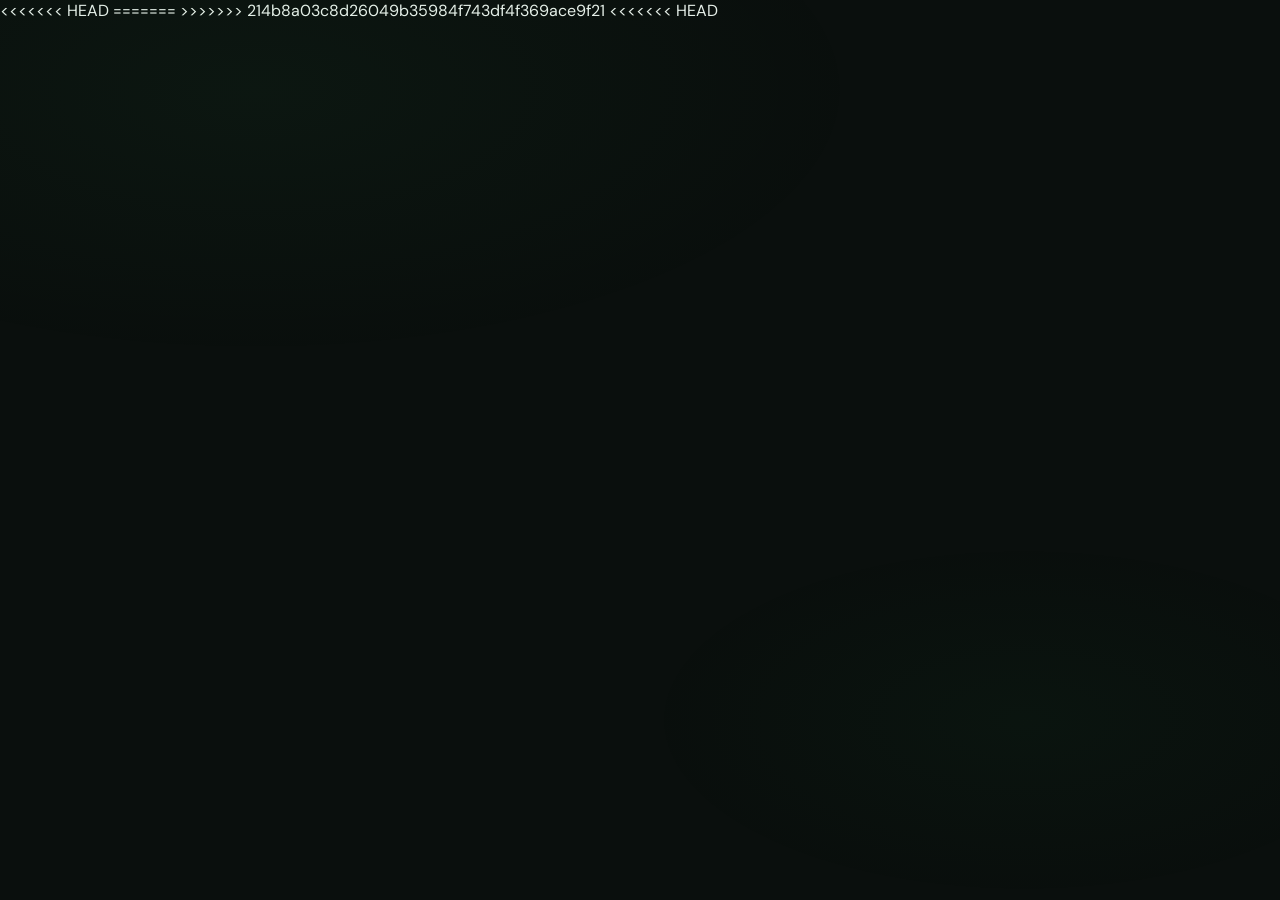
==== commit 5a050c6c: "merge remote with local project" ====
--- a/index.html
+++ b/index.html
@@ -1,6 +1,10 @@
 <!DOCTYPE html>
 <html lang="fr">
-
+<<<<<<< HEAD
+
+=======
+ 
+>>>>>>> 214b8a03c8d26049b35984f743df4f369ace9f21
 <head>
   <meta charset="UTF-8">
   <meta name="viewport" content="width=device-width, initial-scale=1.0">
@@ -10,6 +14,7 @@
     rel="stylesheet">
   <link rel="stylesheet" href="style.css">
 </head>
+<<<<<<< HEAD
 
 <body>
 
@@ -26,6 +31,22 @@
     </div>
     <div class="nav-user">
       <div class="avatar" id="nav-avatar">?</div>
+=======
+ 
+<body>
+ 
+  <!-- NAV -->
+  <nav id="main-nav" style="display:none">
+    <div class="logo">Nutri<span>Balance</span></div>
+    <div class="nav-links">
+      <button class="nav-link" onclick="showScreen('dashboard'); buildDashboard()">Tableau de bord</button>
+      <button class="nav-link" onclick="showScreen('coach'); loadChatHistory()">Assistant IA</button>
+      <button class="nav-link" onclick="showScreen('trends')">Analyses</button>
+      <button class="nav-link" onclick="showScreen('profile'); buildProfileCard()">Profil</button>
+    </div>
+    <div class="nav-user">
+      <div class="avatar" id="nav-avatar">P</div>
+>>>>>>> 214b8a03c8d26049b35984f743df4f369ace9f21
       <span class="nav-name" id="nav-name"></span>
       <button class="btn-logout" onclick="logout()">Déconnexion</button>
     </div>
@@ -53,7 +74,11 @@
         <div id="login-error" class="error-msg"></div>
         <button class="btn-primary" onclick="login()">Se connecter</button>
       </div>
-
+<<<<<<< HEAD
+
+=======
+ 
+>>>>>>> 214b8a03c8d26049b35984f743df4f369ace9f21
       <div id="tab-register" style="display:none">
         <div class="form-row">
           <div class="form-group">
@@ -132,6 +157,7 @@
       </div>
     </div>
   </div>
+<<<<<<< HEAD
 
   <div class="screen" id="screen-profile" >
     <div class="profile-wrap" >
@@ -141,15 +167,32 @@
         </div>
         <div class="section-title">Mon Profil Santé</div>
         <div class="badge">Profil certifié</div>
+=======
+ 
+  <div class="screen" id="screen-profile">
+    <div class="profile-wrap">
+      <div class="profile-header">
+        <div class="profile-icon">P</div>
+        <div class="section-title">Mon Profil Santé</div>
+        <div class="badge">Profil certifié ✓</div>
+>>>>>>> 214b8a03c8d26049b35984f743df4f369ace9f21
       </div>
       <div class="card" id="profile-info-card"></div>
       <div class="card" id="profile-bmi-card"></div>
       <button class="btn-primary" onclick="goToDashboard()" style="max-width:300px;margin:0 auto;display:block">
+<<<<<<< HEAD
         Accéder au tableau de bord
       </div>
     </div>
   </div>
 
+=======
+        Accéder au tableau de bord →
+      </button>
+    </div>
+  </div>
+ 
+>>>>>>> 214b8a03c8d26049b35984f743df4f369ace9f21
   <div class="screen" id="screen-dashboard">
     <div class="dashboard-wrap">
       <div class="dash-header">
@@ -158,7 +201,11 @@
           <div class="date-badge" id="dash-date"></div>
         </div>
       </div>
-
+<<<<<<< HEAD
+
+=======
+ 
+>>>>>>> 214b8a03c8d26049b35984f743df4f369ace9f21
       <div class="stats-row">
         <div class="stat-card">
           <div class="stat-val" id="stat-cal">0</div>
@@ -177,7 +224,11 @@
           <div class="stat-label">repas enregistrés</div>
         </div>
       </div>
-
+<<<<<<< HEAD
+
+=======
+ 
+>>>>>>> 214b8a03c8d26049b35984f743df4f369ace9f21
       <div class="card">
         <div class="progress-section">
           <div class="progress-header">
@@ -215,23 +266,36 @@
           </div>
         </div>
       </div>
+<<<<<<< HEAD
 
       <div class="add-meal-card">
         <div class="section-title" style="font-size:1rem;margin-bottom:0.8rem">Ajouter un aliment</div>
         <div class="meal-type-row" id="meal-types">
           <button class="meal-type-btn active" onclick="selectMealType(this,'petit-déjeuner')">
             Petit-déjeuner</button>
+=======
+ 
+      <div class="add-meal-card">
+        <div class="section-title" style="font-size:1rem;margin-bottom:0.8rem">Ajouter un aliment</div>
+        <div class="meal-type-row" id="meal-types">
+          <button class="meal-type-btn active" onclick="selectMealType(this,'petit-déjeuner')">Petit-déjeuner</button>
+>>>>>>> 214b8a03c8d26049b35984f743df4f369ace9f21
           <button class="meal-type-btn" onclick="selectMealType(this,'déjeuner')">Déjeuner</button>
           <button class="meal-type-btn" onclick="selectMealType(this,'dîner')">Dîner</button>
           <button class="meal-type-btn" onclick="selectMealType(this,'collation')">Collation</button>
         </div>
         <div class="food-input-row">
+<<<<<<< HEAD
           <div class="scanner-btn" onclick="scanPhoto()" title="Scanner une photo">Scan</div>
+=======
+          <div class="scanner-btn" onclick="scanPhoto()" title="Scanner une photo">Scanner</div>
+>>>>>>> 214b8a03c8d26049b35984f743df4f369ace9f21
           <input type="text" id="food-input" placeholder="Ex: 200g de poulet grillé, 1 œuf, 250ml lait..."
             onkeydown="if(event.key==='Enter')addFood()">
           <button class="btn-add" id="add-btn" onclick="addFood()">Ajouter</button>
         </div>
         <div class="hint" style="margin-top:6px">Soyez précis sur la quantité pour une meilleure analyse</div>
+<<<<<<< HEAD
 
         <div class="meals-list" id="meals-list">
           <div class="empty-state">
@@ -251,10 +315,32 @@
           <div class="ai-action-card" onclick="generateMenu()">
             <div class="ai-card-icon">Cal</div>
             <div class="ai-card-name">Générer menu</div>
+=======
+ 
+        <div class="meals-list" id="meals-list">
+          <div class="empty-state">
+            <div class="ei"></div>Aucun aliment ajouté aujourd'hui
+          </div>
+        </div>
+      </div>
+ 
+      <div class="ai-analytics-section" style="margin-top:2rem">
+        <div class="section-title" style="margin-bottom:1rem">Intelligence Artificielle</div>
+        <div class="ai-actions-grid">
+          <div class="ai-action-card" onclick="predictDeficiencies()">
+            <div class="ai-card-icon"></div>
+            <div class="ai-card-name">Prédire les carences</div>
+            <div class="ai-card-sub">Analyse sur 7/30 jours</div>
+          </div>
+          <div class="ai-action-card" onclick="generateMenu()">
+            <div class="ai-card-icon"></div>
+            <div class="ai-card-name">Générer un menu</div>
+>>>>>>> 214b8a03c8d26049b35984f743df4f369ace9f21
             <div class="ai-card-sub">Plan de repas complet</div>
           </div>
         </div>
       </div>
+<<<<<<< HEAD
 
       <button class="btn-analyze" id="analyze-btn" onclick="analyzeNutrition()" disabled style="margin-top:1.5rem">
         IA - Analyser mon alimentation (Aujourd'hui)
@@ -262,12 +348,22 @@
 
       <div id="analysis-result"></div>
 
+=======
+ 
+      <button class="btn-analyze" id="analyze-btn" onclick="analyzeNutrition()" disabled style="margin-top:1.5rem">
+        Lancer l'analyse (Aujourd'hui)
+      </button>
+ 
+      <div id="analysis-result"></div>
+ 
+>>>>>>> 214b8a03c8d26049b35984f743df4f369ace9f21
       <div class="card" id="tips-card" style="display:none">
         <div class="section-title" style="font-size:1rem">Recommandations personnalisées</div>
         <ul class="tips-list" id="tips-list"></ul>
       </div>
     </div>
   </div>
+<<<<<<< HEAD
 
   <div class="screen" id="screen-coach">
     <div class="coach-wrap">
@@ -275,11 +371,24 @@
         <div class="coach-avatar"><img src="logos/Coach Nutri IA.jpg" alt="Coach Nutri IA" height="40px" width="60px"></div>
         <div>
           <div class="coach-name">Coach Nutri IA</div>
+=======
+ 
+  <div class="screen" id="screen-coach">
+    <div class="coach-wrap">
+      <div class="coach-header">
+        <div class="coach-avatar">IA</div>
+        <div>
+          <div class="coach-name">Assistant Nutritionnel IA</div>
+>>>>>>> 214b8a03c8d26049b35984f743df4f369ace9f21
           <div class="coach-status">En ligne — Prêt à vous aider</div>
         </div>
       </div>
       <div class="chat-container" id="chat-messages">
+<<<<<<< HEAD
         <div class="bot-msg">Bonjour ! Je suis votre coach nutritionnel. Comment puis-je vous aider aujourd'hui ?</div>
+=======
+        <div class="bot-msg">Bonjour ! Je suis votre assistant nutritionnel. Comment puis-je vous aider aujourd'hui ?</div>
+>>>>>>> 214b8a03c8d26049b35984f743df4f369ace9f21
       </div>
       <div class="chat-input-row">
         <input type="text" id="chat-input" placeholder="Posez votre question..."
@@ -288,6 +397,7 @@
       </div>
     </div>
   </div>
+<<<<<<< HEAD
 
   <div class="screen" id="screen-trends">
     <div class="trends-wrap">
@@ -306,6 +416,26 @@
         </button>
       </div>
 
+=======
+ 
+  <div class="screen" id="screen-trends">
+    <div class="trends-wrap">
+ 
+      <div class="trends-header">
+        <div class="section-title" style="margin-bottom:0">Analyse &amp; Menus</div>
+        <div class="trends-subtitle">Analyses nutritionnelles personnalisées par IA</div>
+      </div>
+ 
+      <div class="trend-tabs">
+        <button class="trend-tab active" onclick="switchTrendTab(this, 'deficiencies')">
+          <span class="trend-tab-icon"></span> Carences
+        </button>
+        <button class="trend-tab" onclick="switchTrendTab(this, 'menus')">
+          <span class="trend-tab-icon"></span> Menu hebdomadaire
+        </button>
+      </div>
+ 
+>>>>>>> 214b8a03c8d26049b35984f743df4f369ace9f21
       <div id="trend-content-deficiencies" class="trend-content">
         <div class="card trends-card">
           <div class="trends-card-header">
@@ -325,13 +455,21 @@
           </div>
           <div class="deficiency-list" id="deficiency-list">
             <div class="empty-state">
+<<<<<<< HEAD
               <div class="empty-icon">DNA</div>
+=======
+              <div class="empty-icon"></div>
+>>>>>>> 214b8a03c8d26049b35984f743df4f369ace9f21
               <div>Lancez l'analyse pour détecter vos carences potentielles</div>
             </div>
           </div>
         </div>
       </div>
-
+<<<<<<< HEAD
+
+=======
+ 
+>>>>>>> 214b8a03c8d26049b35984f743df4f369ace9f21
       <div id="trend-content-menus" class="trend-content" style="display:none">
         <div class="card trends-card">
           <div class="trends-card-header">
@@ -345,12 +483,17 @@
           </div>
           <div class="menu-display" id="menu-display">
             <div class="empty-state">
+<<<<<<< HEAD
               <div class="empty-icon">Repas</div>
+=======
+              <div class="empty-icon"></div>
+>>>>>>> 214b8a03c8d26049b35984f743df4f369ace9f21
               <div>Générez votre plan repas hebdomadaire personnalisé</div>
             </div>
           </div>
         </div>
       </div>
+<<<<<<< HEAD
 
     </div>
   </div>
@@ -358,4 +501,13 @@
   <script src="app.js"></script>
 </body>
 
+=======
+ 
+    </div>
+  </div>
+ 
+  <script src="app.js"></script>
+</body>
+ 
+>>>>>>> 214b8a03c8d26049b35984f743df4f369ace9f21
 </html>
--- a/style.css
+++ b/style.css
@@ -1,3 +1,4 @@
+<<<<<<< HEAD
 :root {
   --bg: #0a0f0d;
   --surface: #111a15;
@@ -1389,3 +1390,250 @@
   color: var(--text2);
   line-height: 1.4;
 }
+=======
+* {
+  margin:0;
+  padding:0;
+  box-sizing:border-box;
+}
+:root {
+  --bg:#0a0f0d;
+  --surface:#111a15;
+  --border:#1e2e22;
+  --accent:#4ade80;
+  --warn:#fb923c;
+  --danger:#f87171;
+  --text:#e8f0ea;
+  --text2:#8fa896;
+  --text3:#4d6355;
+  --r:14px;
+}
+body {
+  font-family:'DM Sans',sans-serif;
+  background:var(--bg);
+  color:var(--text);
+}
+input, select, textarea {
+  width:100%;
+  background:var(--bg);
+  border:1px solid var(--border);
+  color:var(--text);
+  padding:10px 14px;
+  border-radius:8px;
+  font-family:inherit;
+  font-size:.9rem;
+  outline:none;
+}
+input:focus {
+  border-color:var(--accent);
+}
+.screen {
+  display:none;
+  min-height:100vh;
+  padding-top:64px;
+}
+.screen.active {
+  display:flex;
+  flex-direction:column;
+  align-items:center;
+}
+.wrap  {
+  width:100%;
+  max-width:860px;
+  padding:2rem 1rem;
+}
+.card  {
+  background:var(--surface);
+  border:1px solid var(--border);
+  border-radius:var(--r);
+  padding:1.5rem;
+  margin-bottom:1rem;
+}
+nav {
+  position:fixed;
+  inset:0 0 auto;
+  height:64px;
+  background:var(--bg);
+  border-bottom:1px solid var(--border);
+  padding:0 2rem;
+  display:flex;
+  align-items:center;
+  justify-content:space-between;
+  z-index:100;
+}
+.logo {
+  font-family:'Syne',sans-serif;
+  font-weight:800; color:var(--accent);
+}
+.logo span {
+  color:var(--text);
+}
+.nav-link {
+  background:none;
+  border:none;
+  color:var(--text2);
+  padding:6px 10px;
+  border-radius:8px;
+  cursor:pointer;
+}
+.nav-link:hover {
+  background:var(--surface);
+  color:var(--accent);
+}
+.avatar {
+  width:36px;
+  height:36px;
+  border-radius:50%;
+  border:1px solid var(--accent);
+  color:var(--accent);
+  display:grid;
+  place-items:center;
+}
+.btn-logout {
+  background:none;
+  border:1px solid var(--border);
+  color:var(--text3);
+  padding:6px 14px;
+  border-radius:8px;
+  cursor:pointer;
+  font-size:.8rem;
+}
+.btn-logout:hover {
+  border-color:var(--danger);
+  color:var(--danger);
+}
+.tabs {
+  display:flex;
+  background:var(--bg);
+  border-radius:8px;
+  padding:3px;
+}
+.tab-btn {
+  flex:1;
+  padding:7px;
+  border:none;
+  background:none;
+  color:var(--text3);
+  border-radius:6px;
+  cursor:pointer;
+}
+.tab-btn.active {
+  background:var(--surface);
+  color:var(--accent);
+  font-weight:500;
+}
+.btn-primary {
+  width:100%;
+  padding:12px;
+  background:var(--accent);
+  color:#0a0f0d;
+  border:none;
+  border-radius:8px;
+  font-family:'Syne',sans-serif;
+  font-weight:700;
+  cursor:pointer;
+}
+.btn-primary:disabled {
+  opacity:.5;
+  cursor:not-allowed;
+}
+.hint {
+  font-size:.75rem;
+  color:var(--text3);
+  margin-top:4px;
+}
+.error-msg   {
+  color:var(--danger);
+  font-size:.82rem;
+  text-align:center;
+}
+.success-msg {
+  color:var(--accent);
+  font-size:.82rem;
+  text-align:center;
+}
+.bmi-val   {
+  font-family:'Syne',sans-serif;
+  font-size:2.5rem;
+  font-weight:800;
+}
+.bmi-label {
+  font-size:.85rem;
+  color:var(--text2);
+  margin-top:4px;
+}
+.empty-state {
+  text-align:center;
+  padding:2rem;
+  color:var(--text3);
+  font-size:.88rem;
+}
+
+
+
+
+.coach-wrap {
+  width:100%;
+  max-width:600px;
+  height:80vh;
+  display:flex;
+  flex-direction:column;
+  background:var(--surface);
+  border:1px solid var(--border);
+  border-radius:var(--r);
+  overflow:hidden;
+}
+.coach-header {
+  padding:1.2rem;
+  background:var(--bg);
+  display:flex;
+  align-items:center;
+  gap:1rem;
+  border-bottom:1px solid var(--border);
+}
+.coach-status {
+  font-size:.75rem;
+  color:var(--accent);
+}
+
+.chat-container {
+  flex:1; padding:1.5rem;
+  overflow-y:auto;
+  display:flex;
+  flex-direction:column;
+  gap:1rem;
+}
+.user-msg, .bot-msg {
+  max-width:80%;
+  padding:10px 14px;
+  border-radius:12px;
+  font-size:.9rem;
+  line-height:1.5;
+}
+.user-msg {
+  align-self:flex-end;
+  background:var(--accent);
+  color:#0a0f0d;
+}
+.bot-msg  {
+  align-self:flex-start;
+  background:var(--bg);
+  border:1px solid var(--border);
+}
+
+.chat-input-row {
+  padding:1rem;
+  background:var(--bg);
+  display:flex; gap:.8rem;
+  border-top:1px solid var(--border);
+}
+.btn-send {
+  padding:0 1.2rem;
+  background:var(--accent);
+  color:#0a0f0d;
+  border:none;
+  border-radius:8px;
+  font-weight:700;
+  cursor:pointer;
+}
+>>>>>>> 214b8a03c8d26049b35984f743df4f369ace9f21
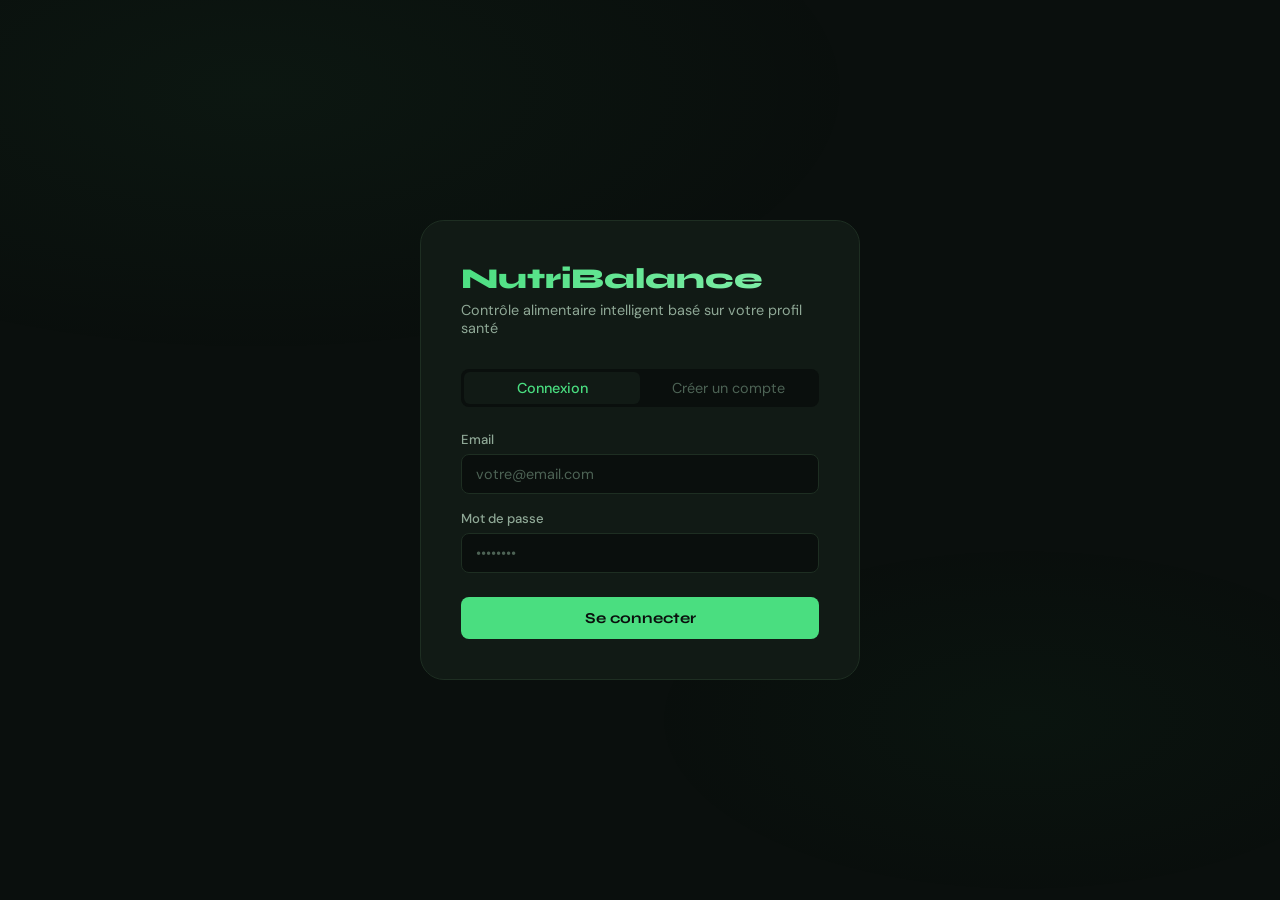
==== commit 0fe88227: "merge remote with local project" ====
--- a/index.html
+++ b/index.html
@@ -1,10 +1,5 @@
 <!DOCTYPE html>
 <html lang="fr">
-<<<<<<< HEAD
-
-=======
- 
->>>>>>> 214b8a03c8d26049b35984f743df4f369ace9f21
 <head>
   <meta charset="UTF-8">
   <meta name="viewport" content="width=device-width, initial-scale=1.0">
@@ -14,7 +9,6 @@
     rel="stylesheet">
   <link rel="stylesheet" href="style.css">
 </head>
-<<<<<<< HEAD
 
 <body>
 
@@ -31,22 +25,6 @@
     </div>
     <div class="nav-user">
       <div class="avatar" id="nav-avatar">?</div>
-=======
- 
-<body>
- 
-  <!-- NAV -->
-  <nav id="main-nav" style="display:none">
-    <div class="logo">Nutri<span>Balance</span></div>
-    <div class="nav-links">
-      <button class="nav-link" onclick="showScreen('dashboard'); buildDashboard()">Tableau de bord</button>
-      <button class="nav-link" onclick="showScreen('coach'); loadChatHistory()">Assistant IA</button>
-      <button class="nav-link" onclick="showScreen('trends')">Analyses</button>
-      <button class="nav-link" onclick="showScreen('profile'); buildProfileCard()">Profil</button>
-    </div>
-    <div class="nav-user">
-      <div class="avatar" id="nav-avatar">P</div>
->>>>>>> 214b8a03c8d26049b35984f743df4f369ace9f21
       <span class="nav-name" id="nav-name"></span>
       <button class="btn-logout" onclick="logout()">Déconnexion</button>
     </div>
@@ -74,11 +52,6 @@
         <div id="login-error" class="error-msg"></div>
         <button class="btn-primary" onclick="login()">Se connecter</button>
       </div>
-<<<<<<< HEAD
-
-=======
- 
->>>>>>> 214b8a03c8d26049b35984f743df4f369ace9f21
       <div id="tab-register" style="display:none">
         <div class="form-row">
           <div class="form-group">
@@ -157,17 +130,6 @@
       </div>
     </div>
   </div>
-<<<<<<< HEAD
-
-  <div class="screen" id="screen-profile" >
-    <div class="profile-wrap" >
-      <div class="profile-header" >
-        <div class="avatar" id="nav-avatar" style="position:absolute; top:10px; left:50%; transform:translateX(-50%);">
-          <img src="logos/profil.jpg" alt="Profil" height="30px" width="30px">
-        </div>
-        <div class="section-title">Mon Profil Santé</div>
-        <div class="badge">Profil certifié</div>
-=======
  
   <div class="screen" id="screen-profile">
     <div class="profile-wrap">
@@ -175,24 +137,15 @@
         <div class="profile-icon">P</div>
         <div class="section-title">Mon Profil Santé</div>
         <div class="badge">Profil certifié ✓</div>
->>>>>>> 214b8a03c8d26049b35984f743df4f369ace9f21
       </div>
       <div class="card" id="profile-info-card"></div>
       <div class="card" id="profile-bmi-card"></div>
       <button class="btn-primary" onclick="goToDashboard()" style="max-width:300px;margin:0 auto;display:block">
-<<<<<<< HEAD
-        Accéder au tableau de bord
-      </div>
-    </div>
-  </div>
-
-=======
         Accéder au tableau de bord →
       </button>
     </div>
   </div>
  
->>>>>>> 214b8a03c8d26049b35984f743df4f369ace9f21
   <div class="screen" id="screen-dashboard">
     <div class="dashboard-wrap">
       <div class="dash-header">
@@ -201,11 +154,7 @@
           <div class="date-badge" id="dash-date"></div>
         </div>
       </div>
-<<<<<<< HEAD
-
-=======
- 
->>>>>>> 214b8a03c8d26049b35984f743df4f369ace9f21
+ 
       <div class="stats-row">
         <div class="stat-card">
           <div class="stat-val" id="stat-cal">0</div>
@@ -224,11 +173,7 @@
           <div class="stat-label">repas enregistrés</div>
         </div>
       </div>
-<<<<<<< HEAD
-
-=======
- 
->>>>>>> 214b8a03c8d26049b35984f743df4f369ace9f21
+ 
       <div class="card">
         <div class="progress-section">
           <div class="progress-header">
@@ -266,56 +211,22 @@
           </div>
         </div>
       </div>
-<<<<<<< HEAD
-
-      <div class="add-meal-card">
-        <div class="section-title" style="font-size:1rem;margin-bottom:0.8rem">Ajouter un aliment</div>
-        <div class="meal-type-row" id="meal-types">
-          <button class="meal-type-btn active" onclick="selectMealType(this,'petit-déjeuner')">
-            Petit-déjeuner</button>
-=======
  
       <div class="add-meal-card">
         <div class="section-title" style="font-size:1rem;margin-bottom:0.8rem">Ajouter un aliment</div>
         <div class="meal-type-row" id="meal-types">
           <button class="meal-type-btn active" onclick="selectMealType(this,'petit-déjeuner')">Petit-déjeuner</button>
->>>>>>> 214b8a03c8d26049b35984f743df4f369ace9f21
           <button class="meal-type-btn" onclick="selectMealType(this,'déjeuner')">Déjeuner</button>
           <button class="meal-type-btn" onclick="selectMealType(this,'dîner')">Dîner</button>
           <button class="meal-type-btn" onclick="selectMealType(this,'collation')">Collation</button>
         </div>
         <div class="food-input-row">
-<<<<<<< HEAD
-          <div class="scanner-btn" onclick="scanPhoto()" title="Scanner une photo">Scan</div>
-=======
           <div class="scanner-btn" onclick="scanPhoto()" title="Scanner une photo">Scanner</div>
->>>>>>> 214b8a03c8d26049b35984f743df4f369ace9f21
           <input type="text" id="food-input" placeholder="Ex: 200g de poulet grillé, 1 œuf, 250ml lait..."
             onkeydown="if(event.key==='Enter')addFood()">
           <button class="btn-add" id="add-btn" onclick="addFood()">Ajouter</button>
         </div>
         <div class="hint" style="margin-top:6px">Soyez précis sur la quantité pour une meilleure analyse</div>
-<<<<<<< HEAD
-
-        <div class="meals-list" id="meals-list">
-          <div class="empty-state">
-            <div class="ei">Repas</div>Aucun aliment ajouté aujourd'hui
-          </div>
-        </div>
-      </div>
-
-      <div class="ai-analytics-section" style="margin-top:2rem">
-        <div class="section-title" style="margin-bottom:1rem">IA - Intelligence Artificielle</div>
-        <div class="ai-actions-grid">
-          <div class="ai-action-card" onclick="predictDeficiencies()">
-            <div class="ai-card-icon">Search</div>
-            <div class="ai-card-name">Prédire carences</div>
-            <div class="ai-card-sub">Analyse sur 7/30 jours</div>
-          </div>
-          <div class="ai-action-card" onclick="generateMenu()">
-            <div class="ai-card-icon">Cal</div>
-            <div class="ai-card-name">Générer menu</div>
-=======
  
         <div class="meals-list" id="meals-list">
           <div class="empty-state">
@@ -335,20 +246,10 @@
           <div class="ai-action-card" onclick="generateMenu()">
             <div class="ai-card-icon"></div>
             <div class="ai-card-name">Générer un menu</div>
->>>>>>> 214b8a03c8d26049b35984f743df4f369ace9f21
             <div class="ai-card-sub">Plan de repas complet</div>
           </div>
         </div>
       </div>
-<<<<<<< HEAD
-
-      <button class="btn-analyze" id="analyze-btn" onclick="analyzeNutrition()" disabled style="margin-top:1.5rem">
-        IA - Analyser mon alimentation (Aujourd'hui)
-      </button>
-
-      <div id="analysis-result"></div>
-
-=======
  
       <button class="btn-analyze" id="analyze-btn" onclick="analyzeNutrition()" disabled style="margin-top:1.5rem">
         Lancer l'analyse (Aujourd'hui)
@@ -356,22 +257,12 @@
  
       <div id="analysis-result"></div>
  
->>>>>>> 214b8a03c8d26049b35984f743df4f369ace9f21
       <div class="card" id="tips-card" style="display:none">
         <div class="section-title" style="font-size:1rem">Recommandations personnalisées</div>
         <ul class="tips-list" id="tips-list"></ul>
       </div>
     </div>
   </div>
-<<<<<<< HEAD
-
-  <div class="screen" id="screen-coach">
-    <div class="coach-wrap">
-      <div class="coach-header">
-        <div class="coach-avatar"><img src="logos/Coach Nutri IA.jpg" alt="Coach Nutri IA" height="40px" width="60px"></div>
-        <div>
-          <div class="coach-name">Coach Nutri IA</div>
-=======
  
   <div class="screen" id="screen-coach">
     <div class="coach-wrap">
@@ -379,16 +270,11 @@
         <div class="coach-avatar">IA</div>
         <div>
           <div class="coach-name">Assistant Nutritionnel IA</div>
->>>>>>> 214b8a03c8d26049b35984f743df4f369ace9f21
           <div class="coach-status">En ligne — Prêt à vous aider</div>
         </div>
       </div>
       <div class="chat-container" id="chat-messages">
-<<<<<<< HEAD
-        <div class="bot-msg">Bonjour ! Je suis votre coach nutritionnel. Comment puis-je vous aider aujourd'hui ?</div>
-=======
         <div class="bot-msg">Bonjour ! Je suis votre assistant nutritionnel. Comment puis-je vous aider aujourd'hui ?</div>
->>>>>>> 214b8a03c8d26049b35984f743df4f369ace9f21
       </div>
       <div class="chat-input-row">
         <input type="text" id="chat-input" placeholder="Posez votre question..."
@@ -397,26 +283,6 @@
       </div>
     </div>
   </div>
-<<<<<<< HEAD
-
-  <div class="screen" id="screen-trends">
-    <div class="trends-wrap">
-
-      <div class="trends-header">
-        <div class="section-title" style="margin-bottom:0">Analyse &amp; Menus</div>
-        <div class="trends-subtitle">Insights nutritionnels personnalisés par IA</div>
-      </div>
-
-      <div class="trend-tabs">
-        <button class="trend-tab active" onclick="switchTrendTab(this, 'deficiencies')">
-          <span class="trend-tab-icon">Search</span> Carences
-        </button>
-        <button class="trend-tab" onclick="switchTrendTab(this, 'menus')">
-          <span class="trend-tab-icon">Cal</span> Menu hebdo
-        </button>
-      </div>
-
-=======
  
   <div class="screen" id="screen-trends">
     <div class="trends-wrap">
@@ -435,7 +301,6 @@
         </button>
       </div>
  
->>>>>>> 214b8a03c8d26049b35984f743df4f369ace9f21
       <div id="trend-content-deficiencies" class="trend-content">
         <div class="card trends-card">
           <div class="trends-card-header">
@@ -455,21 +320,13 @@
           </div>
           <div class="deficiency-list" id="deficiency-list">
             <div class="empty-state">
-<<<<<<< HEAD
-              <div class="empty-icon">DNA</div>
-=======
               <div class="empty-icon"></div>
->>>>>>> 214b8a03c8d26049b35984f743df4f369ace9f21
               <div>Lancez l'analyse pour détecter vos carences potentielles</div>
             </div>
           </div>
         </div>
       </div>
-<<<<<<< HEAD
-
-=======
- 
->>>>>>> 214b8a03c8d26049b35984f743df4f369ace9f21
+ 
       <div id="trend-content-menus" class="trend-content" style="display:none">
         <div class="card trends-card">
           <div class="trends-card-header">
@@ -483,31 +340,17 @@
           </div>
           <div class="menu-display" id="menu-display">
             <div class="empty-state">
-<<<<<<< HEAD
-              <div class="empty-icon">Repas</div>
-=======
               <div class="empty-icon"></div>
->>>>>>> 214b8a03c8d26049b35984f743df4f369ace9f21
               <div>Générez votre plan repas hebdomadaire personnalisé</div>
             </div>
           </div>
         </div>
       </div>
-<<<<<<< HEAD
-
-    </div>
-  </div>
-
+ 
+    </div>
+  </div>
+ 
   <script src="app.js"></script>
 </body>
-
-=======
- 
-    </div>
-  </div>
- 
-  <script src="app.js"></script>
-</body>
- 
->>>>>>> 214b8a03c8d26049b35984f743df4f369ace9f21
+ 
 </html>
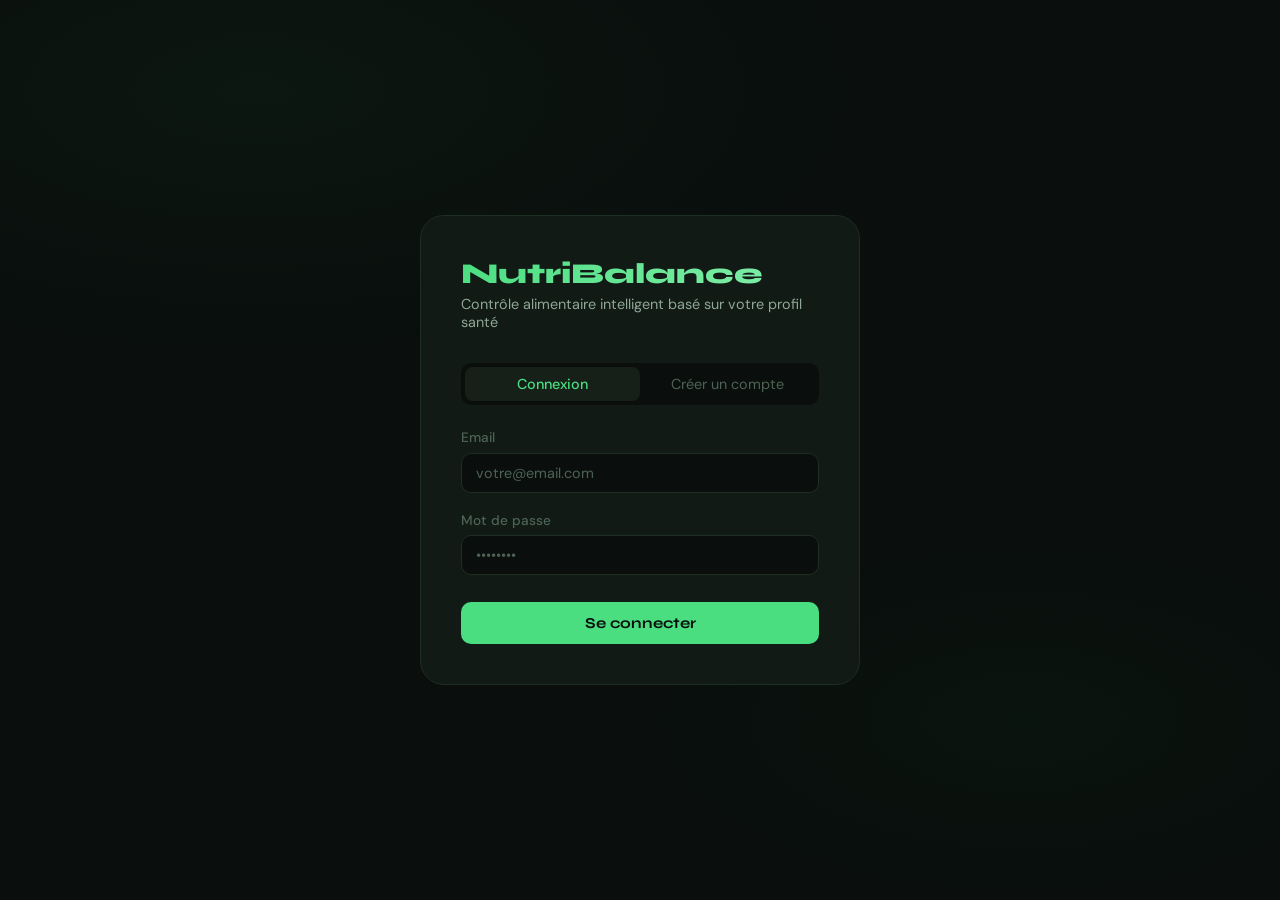
==== commit dee82f05: "ameliore cote admin" ====
--- a/index.html
+++ b/index.html
@@ -13,15 +13,16 @@
 <body>
 
   <nav id="main-nav" style="display:none">
-    <div class="logo" >
+    <div class="logo" onclick="goHome()" style="cursor:pointer">
       <img src="logos/health care logo.jpg" alt="Logo"  width="200px" height="100px">
     </div>
     
     <div class="nav-links">
-      <button class="nav-link" onclick="showScreen('dashboard'); buildDashboard()">Dashboard</button>
-      <button class="nav-link" onclick="showScreen('coach'); loadChatHistory()">Coach IA</button>
-      <button class="nav-link" onclick="showScreen('trends')">Tendances</button>
-      <button class="nav-link" onclick="showScreen('profile'); buildProfileCard()">Profil</button>
+      <button class="nav-link" id="nav-dashboard" onclick="showScreen('dashboard'); buildDashboard()">Dashboard</button>
+      <button class="nav-link" id="nav-community" onclick="showScreen('community'); loadCommunity()">Communauté</button>
+      <button class="nav-link" id="nav-coach" onclick="showScreen('coach'); loadChatHistory()">Coach IA</button>
+      <button class="nav-link" id="nav-trends" onclick="showScreen('trends')">Tendances</button>
+      <button class="nav-link" id="nav-profile" onclick="showScreen('profile'); buildProfileCard()">Profil</button>
     </div>
     <div class="nav-user">
       <div class="avatar" id="nav-avatar">?</div>
@@ -99,11 +100,11 @@
             <label>Activité physique</label>
             <div class="goal-select-wrap">
               <select id="reg-activity">
-                <option value="1.2">Sédentaire</option>
-                <option value="1.375">Légère (1-3j/sem)</option>
-                <option value="1.55" selected>Modérée (3-5j/sem)</option>
-                <option value="1.725">Active (6-7j/sem)</option>
-                <option value="1.9">Très active</option>
+                <option value="1.2">1-Activité sédentaire (inactive)</option>
+                <option value="1.375">2-Activité légère</option>
+                <option value="1.55" selected>3-Activité modérée</option>
+                <option value="1.725">4-Activité intense (vigoureuse)</option>
+                <option value="1.9">5-Activité de musculation</option>
               </select>
             </div>
           </div>
@@ -350,6 +351,53 @@
     </div>
   </div>
  
+  <div class="screen" id="screen-community">
+    <div class="community-wrap">
+      <div class="section-title">Espace Médical & Communauté</div>
+      <div class="community-actions">
+        <button class="btn-primary" onclick="showPostModal()">Poser une question / Partager un bilan</button>
+      </div>
+      <div id="community-posts" class="posts-list">
+        <!-- Posts will be loaded here -->
+      </div>
+    </div>
+
+    <!-- Modal for new post -->
+    <div id="post-modal" class="modal" style="display:none">
+      <div class="modal-content">
+        <span class="close" onclick="closePostModal()">&times;</span>
+        <h3>Nouveau Post</h3>
+        <div class="form-group">
+          <label>Type</label>
+          <select id="post-type">
+            <option value="question">Question</option>
+            <option value="bilan">Bilan Médical (Photo)</option>
+          </select>
+        </div>
+        <div class="form-group" id="post-recipient-group" style="display:none">
+          <label>Pour quel utilisateur ? (Optionnel)</label>
+          <select id="post-recipient">
+            <option value="">Tout le monde (Public)</option>
+            <!-- Users will be loaded here -->
+          </select>
+        </div>
+        <div class="form-group">
+          <label>Titre</label>
+          <input type="text" id="post-title" placeholder="Ex: Question sur le fer">
+        </div>
+        <div class="form-group">
+          <label>Message</label>
+          <textarea id="post-content" rows="4" placeholder="Votre message..."></textarea>
+        </div>
+        <div class="form-group" id="post-image-group" style="display:none">
+          <label>Photo du bilan</label>
+          <input type="file" id="post-image" accept="image/*">
+        </div>
+        <button class="btn-primary" onclick="submitPost()">Publier</button>
+      </div>
+    </div>
+  </div>
+
   <script src="app.js"></script>
 </body>
  
--- a/style.css
+++ b/style.css
@@ -1,4 +1,3 @@
-<<<<<<< HEAD
 :root {
   --bg: #0a0f0d;
   --surface: #111a15;
@@ -1390,250 +1389,354 @@
   color: var(--text2);
   line-height: 1.4;
 }
-=======
-* {
-  margin:0;
-  padding:0;
-  box-sizing:border-box;
-}
-:root {
-  --bg:#0a0f0d;
-  --surface:#111a15;
-  --border:#1e2e22;
-  --accent:#4ade80;
-  --warn:#fb923c;
-  --danger:#f87171;
-  --text:#e8f0ea;
-  --text2:#8fa896;
-  --text3:#4d6355;
-  --r:14px;
-}
-body {
-  font-family:'DM Sans',sans-serif;
-  background:var(--bg);
-  color:var(--text);
-}
-input, select, textarea {
-  width:100%;
-  background:var(--bg);
-  border:1px solid var(--border);
-  color:var(--text);
-  padding:10px 14px;
-  border-radius:8px;
-  font-family:inherit;
-  font-size:.9rem;
-  outline:none;
-}
-input:focus {
-  border-color:var(--accent);
-}
-.screen {
-  display:none;
-  min-height:100vh;
-  padding-top:64px;
-}
-.screen.active {
-  display:flex;
-  flex-direction:column;
-  align-items:center;
-}
-.wrap  {
-  width:100%;
-  max-width:860px;
-  padding:2rem 1rem;
-}
-.card  {
-  background:var(--surface);
-  border:1px solid var(--border);
-  border-radius:var(--r);
-  padding:1.5rem;
-  margin-bottom:1rem;
-}
-nav {
-  position:fixed;
-  inset:0 0 auto;
-  height:64px;
-  background:var(--bg);
-  border-bottom:1px solid var(--border);
-  padding:0 2rem;
-  display:flex;
-  align-items:center;
-  justify-content:space-between;
-  z-index:100;
-}
-.logo {
-  font-family:'Syne',sans-serif;
-  font-weight:800; color:var(--accent);
-}
-.logo span {
-  color:var(--text);
-}
-.nav-link {
-  background:none;
-  border:none;
-  color:var(--text2);
-  padding:6px 10px;
-  border-radius:8px;
-  cursor:pointer;
-}
-.nav-link:hover {
-  background:var(--surface);
-  color:var(--accent);
-}
-.avatar {
-  width:36px;
-  height:36px;
-  border-radius:50%;
-  border:1px solid var(--accent);
-  color:var(--accent);
-  display:grid;
-  place-items:center;
-}
-.btn-logout {
-  background:none;
-  border:1px solid var(--border);
-  color:var(--text3);
-  padding:6px 14px;
-  border-radius:8px;
-  cursor:pointer;
-  font-size:.8rem;
-}
-.btn-logout:hover {
-  border-color:var(--danger);
-  color:var(--danger);
-}
-.tabs {
-  display:flex;
-  background:var(--bg);
-  border-radius:8px;
-  padding:3px;
-}
-.tab-btn {
-  flex:1;
-  padding:7px;
-  border:none;
-  background:none;
-  color:var(--text3);
-  border-radius:6px;
-  cursor:pointer;
-}
-.tab-btn.active {
-  background:var(--surface);
-  color:var(--accent);
-  font-weight:500;
-}
-.btn-primary {
-  width:100%;
-  padding:12px;
-  background:var(--accent);
-  color:#0a0f0d;
-  border:none;
-  border-radius:8px;
-  font-family:'Syne',sans-serif;
-  font-weight:700;
-  cursor:pointer;
-}
-.btn-primary:disabled {
-  opacity:.5;
-  cursor:not-allowed;
-}
-.hint {
-  font-size:.75rem;
-  color:var(--text3);
-  margin-top:4px;
-}
-.error-msg   {
-  color:var(--danger);
-  font-size:.82rem;
-  text-align:center;
-}
-.success-msg {
-  color:var(--accent);
-  font-size:.82rem;
-  text-align:center;
-}
-.bmi-val   {
-  font-family:'Syne',sans-serif;
-  font-size:2.5rem;
-  font-weight:800;
-}
-.bmi-label {
-  font-size:.85rem;
-  color:var(--text2);
-  margin-top:4px;
-}
-.empty-state {
-  text-align:center;
-  padding:2rem;
-  color:var(--text3);
-  font-size:.88rem;
-}
-
-
-
-
-.coach-wrap {
-  width:100%;
-  max-width:600px;
-  height:80vh;
-  display:flex;
-  flex-direction:column;
-  background:var(--surface);
-  border:1px solid var(--border);
-  border-radius:var(--r);
-  overflow:hidden;
-}
-.coach-header {
-  padding:1.2rem;
-  background:var(--bg);
-  display:flex;
-  align-items:center;
-  gap:1rem;
-  border-bottom:1px solid var(--border);
-}
-.coach-status {
-  font-size:.75rem;
-  color:var(--accent);
-}
-
-.chat-container {
-  flex:1; padding:1.5rem;
-  overflow-y:auto;
-  display:flex;
-  flex-direction:column;
-  gap:1rem;
-}
-.user-msg, .bot-msg {
-  max-width:80%;
-  padding:10px 14px;
-  border-radius:12px;
-  font-size:.9rem;
-  line-height:1.5;
-}
-.user-msg {
-  align-self:flex-end;
-  background:var(--accent);
-  color:#0a0f0d;
-}
-.bot-msg  {
-  align-self:flex-start;
-  background:var(--bg);
-  border:1px solid var(--border);
-}
-
-.chat-input-row {
-  padding:1rem;
-  background:var(--bg);
-  display:flex; gap:.8rem;
-  border-top:1px solid var(--border);
-}
-.btn-send {
-  padding:0 1.2rem;
-  background:var(--accent);
-  color:#0a0f0d;
-  border:none;
-  border-radius:8px;
-  font-weight:700;
-  cursor:pointer;
-}
->>>>>>> 214b8a03c8d26049b35984f743df4f369ace9f21
+
+/* Admin & Community Styles */
+.admin-wrap, .community-wrap {
+  padding: 2rem;
+  max-width: 1200px;
+  margin: 0 auto;
+}
+
+.users-grid {
+  display: grid;
+  grid-template-columns: repeat(auto-fill, minmax(300px, 1fr));
+  gap: 1.5rem;
+  margin-top: 1rem;
+}
+
+.user-card {
+  background: var(--surface2);
+  border: 1px solid var(--border);
+  border-radius: 12px;
+  padding: 1.5rem;
+  display: flex;
+  flex-direction: column;
+  gap: 0.8rem;
+  transition: transform 0.2s;
+}
+
+.user-card:hover {
+  transform: translateY(-4px);
+}
+
+.user-card-header {
+  display: flex;
+  flex-direction: column;
+}
+
+.user-email {
+  font-size: 0.85rem;
+  color: var(--text3);
+}
+
+.user-card-info {
+  display: flex;
+  gap: 1rem;
+  font-size: 0.9rem;
+}
+
+.btn-sm {
+  padding: 0.5rem 1rem;
+  font-size: 0.85rem;
+  background: var(--accent);
+  color: #0a0f0d;
+  border: none;
+  border-radius: 6px;
+  cursor: pointer;
+  font-weight: 700;
+}
+
+.btn-danger {
+  background: var(--danger);
+  color: white;
+}
+
+.user-card-actions {
+  display: flex;
+  gap: 0.5rem;
+}
+
+.history-list {
+  display: flex;
+  flex-direction: column;
+  gap: 1rem;
+  margin-top: 1rem;
+}
+
+.history-day {
+  background: var(--surface2);
+  border: 1px solid var(--border);
+  border-radius: 8px;
+  padding: 1rem;
+}
+
+.history-date {
+  font-weight: 700;
+  margin-bottom: 0.5rem;
+  color: var(--accent);
+}
+
+.history-meal-item {
+  display: grid;
+  grid-template-columns: 120px 1fr 100px;
+  padding: 0.4rem 0;
+  border-bottom: 1px solid var(--border);
+  font-size: 0.9rem;
+}
+
+.history-meal-item:last-child {
+  border-bottom: none;
+}
+
+/* Community Posts */
+.posts-list {
+  display: flex;
+  flex-direction: column;
+  gap: 1.2rem;
+  margin-top: 1.5rem;
+}
+
+.post-card {
+  background: var(--surface2);
+  border: 1px solid var(--border);
+  border-radius: 16px;
+  padding: 1.5rem;
+  transition: all 0.3s ease;
+}
+
+.post-card.doctor-post {
+  border-left: 4px solid var(--accent);
+  background: linear-gradient(to right, rgba(74, 222, 128, 0.05), var(--surface2));
+}
+
+.post-header {
+  display: flex;
+  justify-content: space-between;
+  align-items: flex-start;
+  margin-bottom: 1.2rem;
+}
+
+.post-user-info {
+  display: flex;
+  align-items: center;
+  gap: 0.8rem;
+}
+
+.post-avatar {
+  width: 40px;
+  height: 40px;
+  background: var(--bg);
+  border: 1px solid var(--border);
+  border-radius: 50%;
+  display: flex;
+  align-items: center;
+  justify-content: center;
+  font-weight: 800;
+  color: var(--accent);
+}
+
+.post-user-name {
+  display: block;
+  font-weight: 700;
+  font-size: 1rem;
+  color: var(--text);
+}
+
+.doctor-badge {
+  background: var(--accent);
+  color: #0a0f0d;
+  padding: 2px 8px;
+  border-radius: 20px;
+  font-size: 0.7rem;
+  font-weight: 800;
+  text-transform: uppercase;
+  margin-left: 6px;
+  vertical-align: middle;
+}
+
+.recipient-tag {
+  font-size: 0.8rem;
+  color: var(--accent);
+  margin-left: 8px;
+  font-style: italic;
+}
+
+.private-badge, .public-badge {
+  font-size: 0.65rem;
+  padding: 1px 6px;
+  border-radius: 4px;
+  margin-left: 6px;
+  text-transform: uppercase;
+  font-weight: 700;
+}
+
+.private-badge {
+  background: var(--danger-dim);
+  color: var(--danger);
+  border: 1px solid rgba(248, 113, 113, 0.2);
+}
+
+.public-badge {
+  background: rgba(147, 197, 253, 0.1);
+  color: #93c5fd;
+  border: 1px solid rgba(147, 197, 253, 0.2);
+}
+
+.post-date {
+  font-size: 0.75rem;
+  color: var(--text3);
+}
+
+.post-type-tag {
+  font-size: 0.75rem;
+  background: var(--bg);
+  padding: 4px 10px;
+  border-radius: 8px;
+  color: var(--text2);
+  border: 1px solid var(--border);
+}
+
+.post-title {
+  font-size: 1.1rem;
+  font-weight: 800;
+  margin-bottom: 0.6rem;
+  font-family: 'Syne', sans-serif;
+  color: var(--text);
+}
+
+.post-content {
+  font-size: 0.95rem;
+  line-height: 1.6;
+  color: var(--text2);
+}
+
+.post-image {
+  margin-top: 1rem;
+  border-radius: 12px;
+  overflow: hidden;
+  border: 1px solid var(--border);
+}
+
+.post-image img {
+  width: 100%;
+  display: block;
+  cursor: pointer;
+  transition: opacity 0.3s;
+}
+
+.post-image img:hover {
+  opacity: 0.9;
+}
+
+/* Modal */
+.modal {
+  position: fixed;
+  z-index: 2000;
+  left: 0;
+  top: 0;
+  width: 100%;
+  height: 100%;
+  background-color: rgba(0,0,0,0.8);
+  display: flex;
+  align-items: center;
+  justify-content: center;
+}
+
+.modal-content {
+  background: var(--surface);
+  padding: 2rem;
+  border-radius: 12px;
+  width: 90%;
+  max-width: 500px;
+  position: relative;
+  border: 1px solid var(--border);
+}
+
+.close {
+  position: absolute;
+  right: 1.5rem;
+  top: 1rem;
+  font-size: 1.5rem;
+  cursor: pointer;
+  color: var(--text3);
+}
+
+.form-group {
+  margin-bottom: 1.2rem;
+}
+
+.form-group label {
+  display: block;
+  font-size: 0.85rem;
+  color: var(--text3);
+  margin-bottom: 0.4rem;
+}
+
+
+/* Responses section */
+.responses-section {
+    margin-top: 1.5rem;
+    padding-top: 1rem;
+    border-top: 1px solid var(--border);
+}
+.response-item {
+    margin-bottom: 0.8rem;
+    padding: 0.8rem;
+    background: var(--bg);
+    border-radius: 8px;
+    font-size: 0.9rem;
+    border: 1px solid var(--border);
+}
+.response-header {
+    display: flex;
+    justify-content: space-between;
+    margin-bottom: 0.4rem;
+    font-size: 0.8rem;
+    color: var(--text3);
+}
+.response-user {
+    font-weight: 600;
+    color: var(--text1);
+}
+.response-content {
+    line-height: 1.4;
+    color: var(--text2);
+}
+.response-input-wrap {
+    display: flex;
+    gap: 0.5rem;
+    margin-top: 1rem;
+}
+.response-input {
+    flex: 1;
+    padding: 0.6rem 1rem;
+    border: 1px solid var(--border);
+    border-radius: 20px;
+    font-size: 0.9rem;
+    background: var(--surface);
+    color: var(--text);
+}
+.response-input:focus {
+    outline: none;
+    border-color: var(--accent);
+}
+.btn-response {
+    padding: 0.5rem 1rem;
+    background: var(--accent);
+    color: white;
+    border: none;
+    border-radius: 20px;
+    cursor: pointer;
+    font-size: 0.85rem;
+    font-weight: 600;
+}
+.doctor-response {
+    background: rgba(46, 204, 113, 0.05);
+    border-left: 3px solid var(--accent);
+}
+
+@media (max-width: 768px) {
+  .users-grid {
+    grid-template-columns: 1fr;
+  }
+}
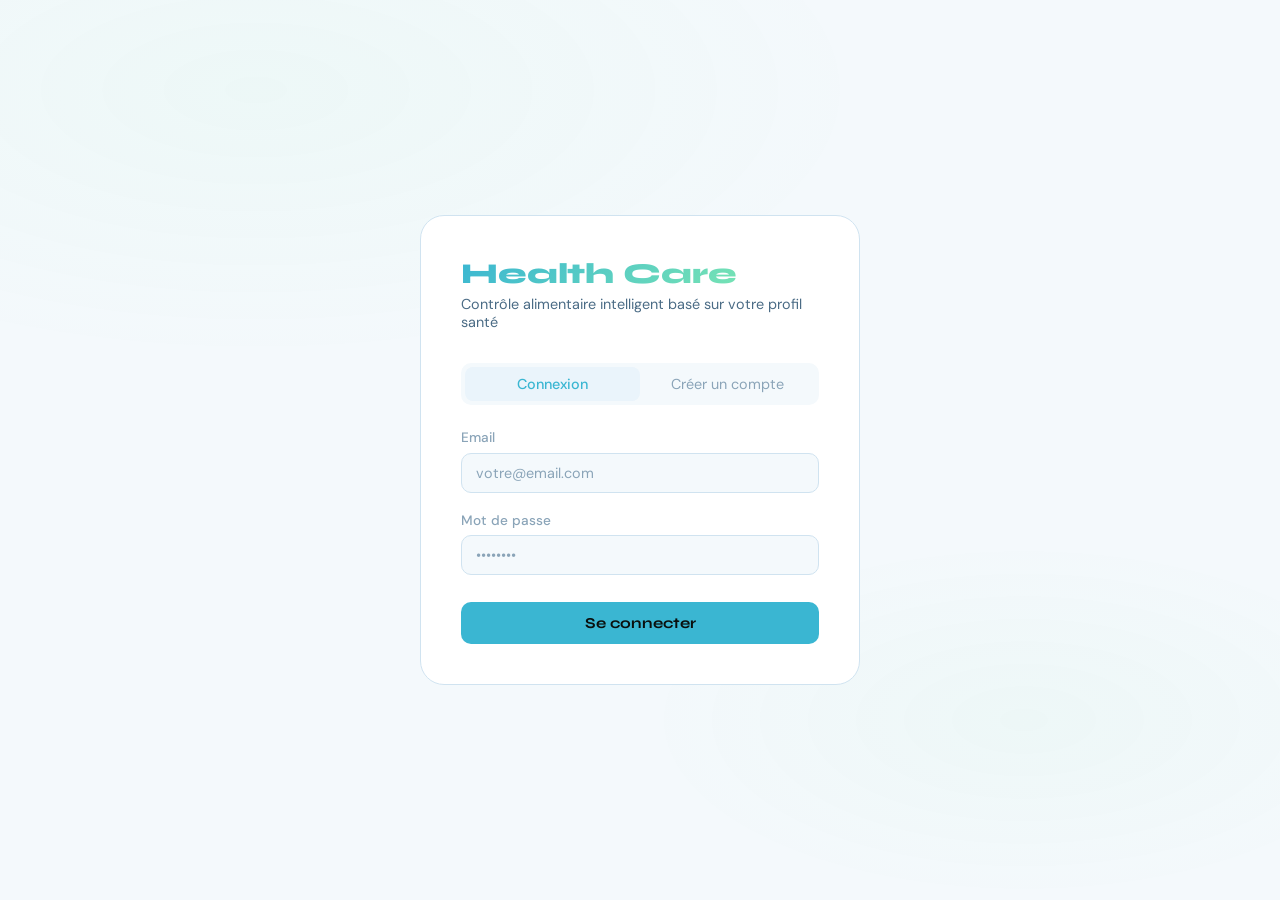
==== commit 22861060: "theme modif" ====
--- a/index.html
+++ b/index.html
@@ -3,7 +3,7 @@
 <head>
   <meta charset="UTF-8">
   <meta name="viewport" content="width=device-width, initial-scale=1.0">
-  <title>NutriBalance — Contrôle Alimentaire Intelligent</title>
+  <title>Health Care — Contrôle Alimentaire Intelligent</title>
   <link
     href="https://fonts.googleapis.com/css2?family=Syne:wght@400;600;700;800&family=DM+Sans:ital,wght@0,300;0,400;0,500;1,300&display=swap"
     rel="stylesheet">
@@ -33,7 +33,7 @@
 
   <div class="screen active" id="screen-auth">
     <div class="auth-card">
-      <div class="auth-title">NutriBalance</div>
+      <div class="auth-title">Health Care</div>
       <div class="auth-sub">Contrôle alimentaire intelligent basé sur votre profil santé</div>
 
       <div class="tabs">
--- a/style.css
+++ b/style.css
@@ -1,18 +1,23 @@
 :root {
-  --bg: #0a0f0d;
-  --surface: #111a15;
-  --surface2: #162019;
-  --border: #1e2e22;
-  --accent: #4ade80;
-  --accent2: #22c55e;
-  --accent-dim: rgba(74, 222, 128, 0.12);
-  --warn: #fb923c;
-  --warn-dim: rgba(251, 146, 60, 0.12);
-  --danger: #f87171;
-  --danger-dim: rgba(248, 113, 113, 0.12);
-  --text: #e8f0ea;
-  --text2: #8fa896;
-  --text3: #4d6355;
+  --bg: #f4f9fc; /* fond clair */
+  --surface: #ffffff;
+  --surface2: #eaf4fb;
+  --border: #d0e3f0;
+
+  --accent: #3ab6d2; /* bleu principal */
+  --accent2: #2aa4c0;
+  --accent-dim: rgba(58, 182, 210, 0.1);
+
+  --warn: #f59e0b;
+  --warn-dim: rgba(245, 158, 11, 0.1);
+
+  --danger: #ef4444;
+  --danger-dim: rgba(239, 68, 68, 0.1);
+
+  --text: #002b5f; /* bleu foncé pour texte */
+  --text2: #4a6b85;
+  --text3: #8aa4b8;
+
   --radius: 16px;
   --radius-sm: 10px;
 }
